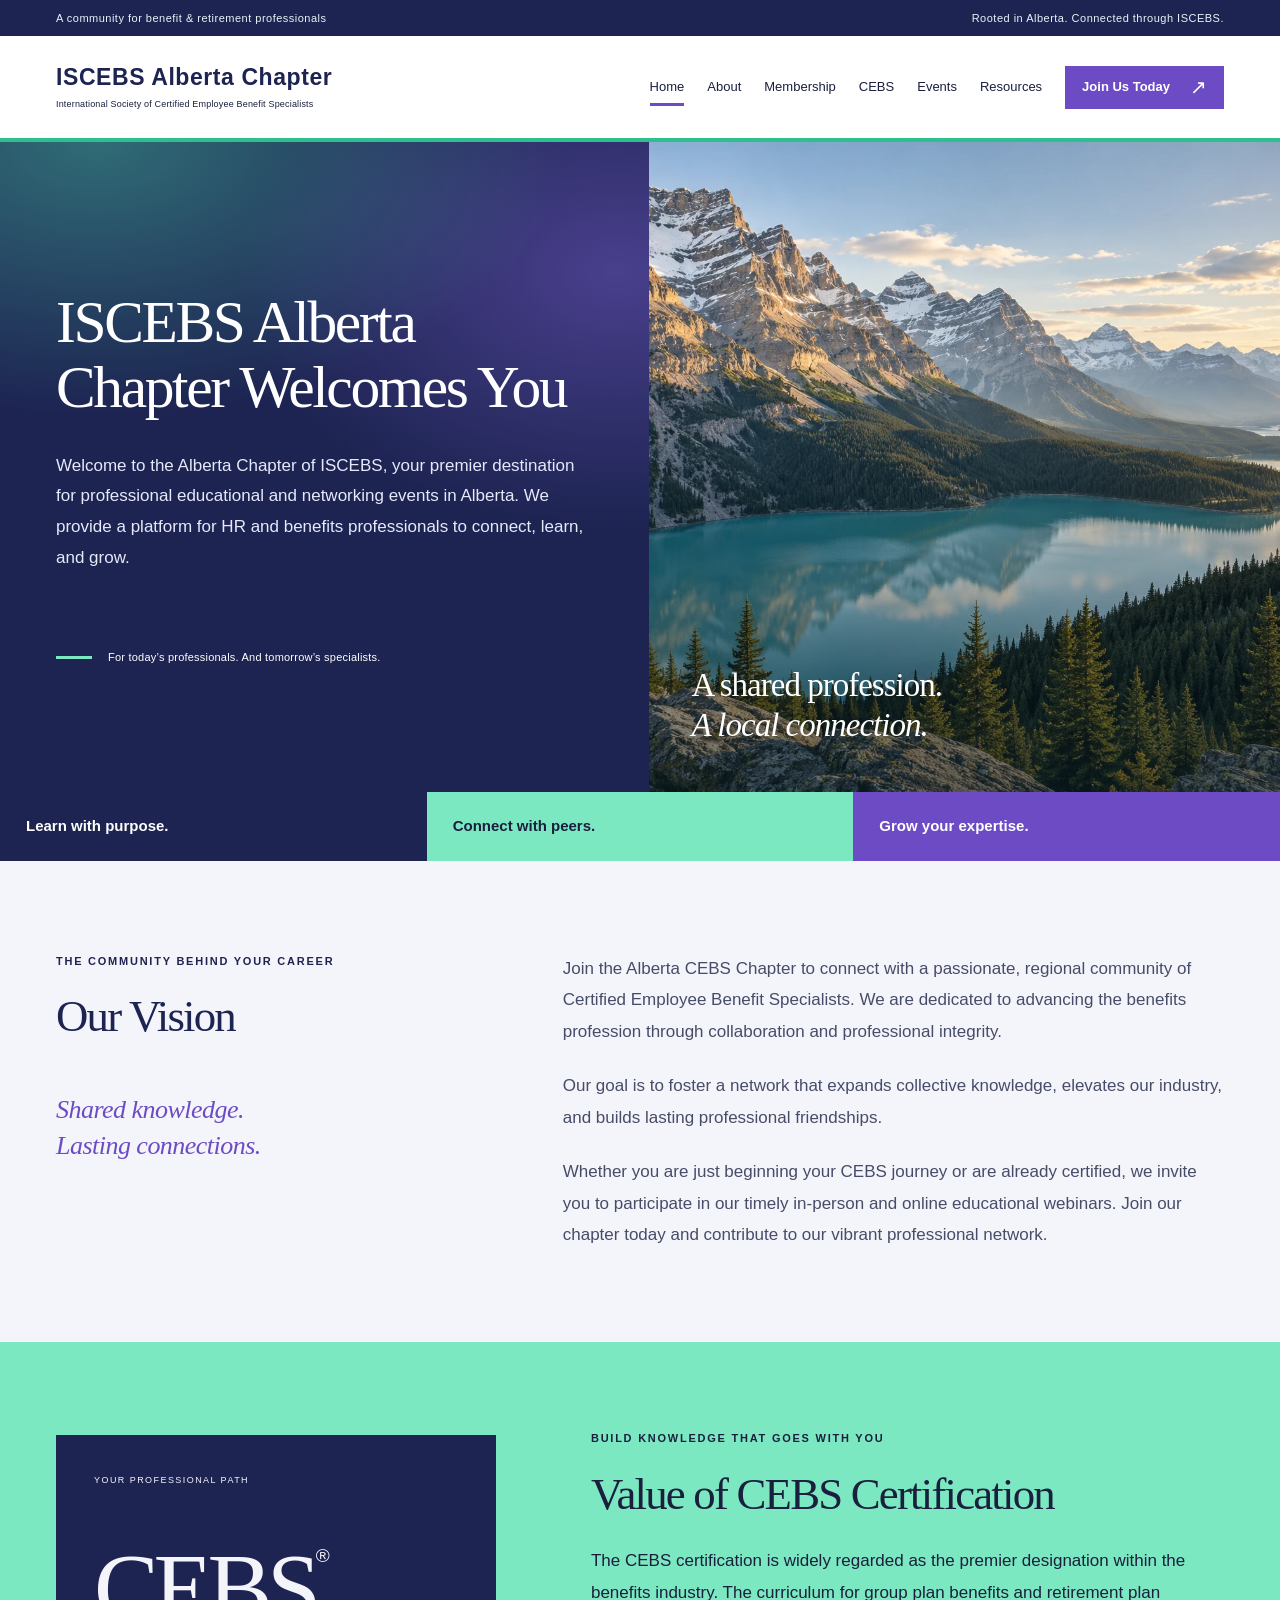
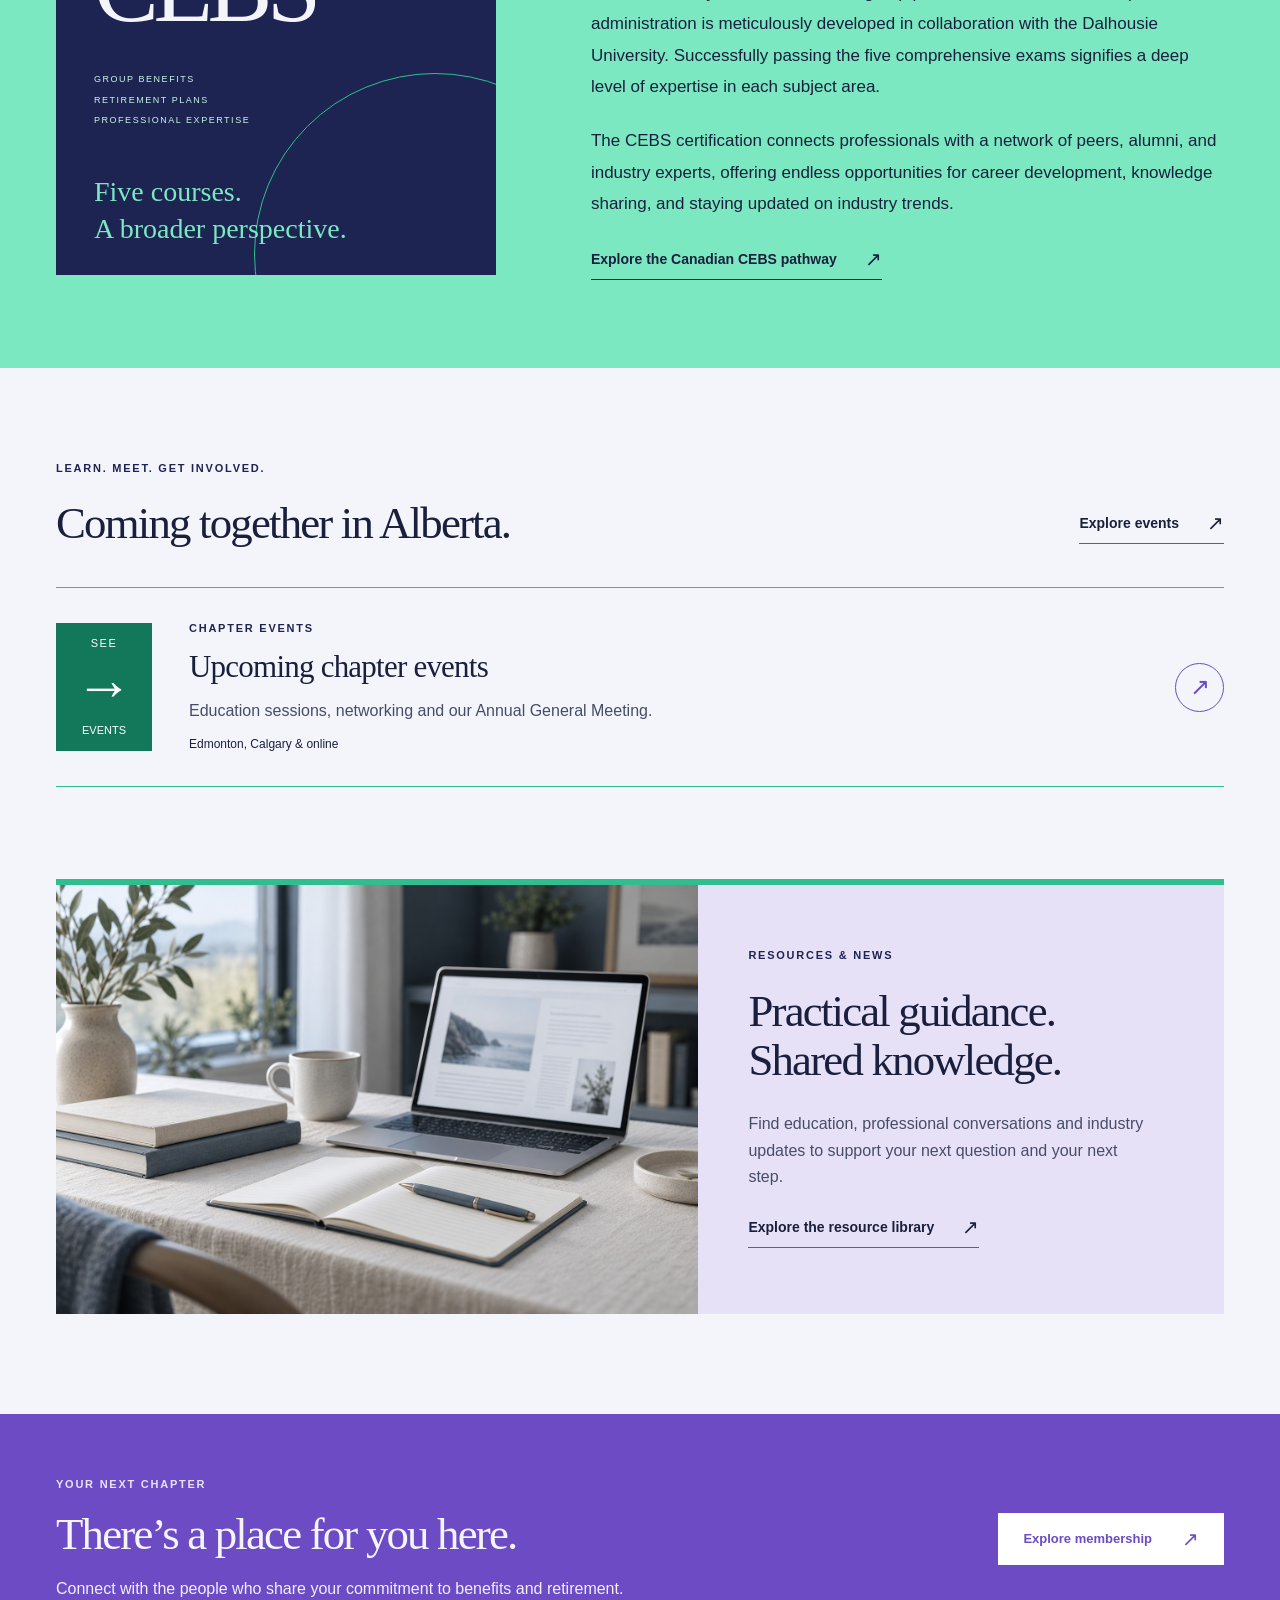
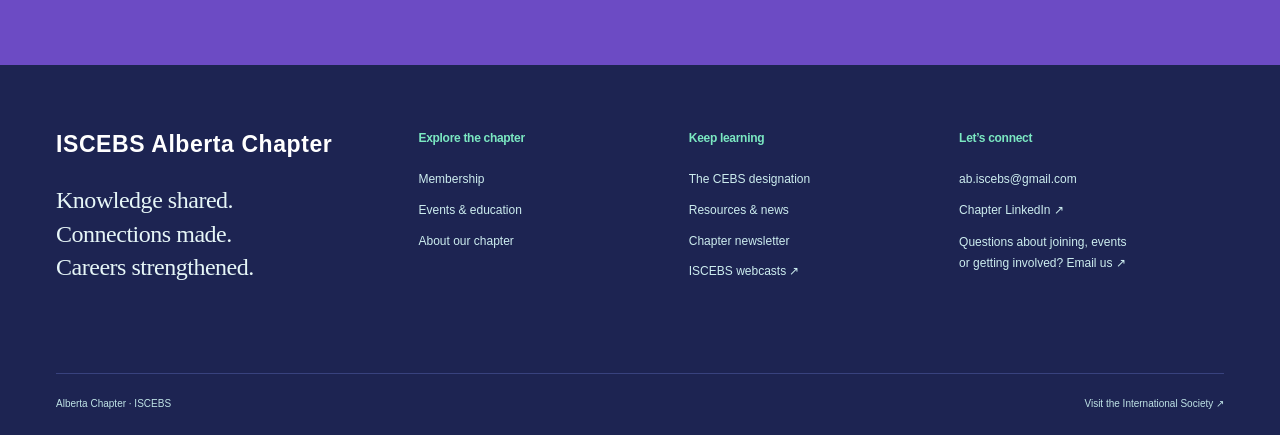
==== index.html @ be8a76d8 "Colour version 3: Northern Lights palette Full copy of the chapter site styled with midnight indigo," ====
<!doctype html><html lang="en-CA"><head><meta charset="UTF-8"><meta name="robots" content="noindex"><meta name="viewport" content="width=device-width,initial-scale=1"><meta name="description" content="The Alberta Chapter of ISCEBS connects employee benefit and retirement professionals across Alberta through CEBS education, events and networking."><meta property="og:type" content="website"><meta property="og:site_name" content="Alberta Chapter of ISCEBS"><meta property="og:title" content="ISCEBS Alberta Chapter | Employee Benefit &amp; Retirement Education"><meta property="og:description" content="The Alberta Chapter of ISCEBS connects employee benefit and retirement professionals across Alberta through CEBS education, events and networking."><meta property="og:url" content="https://abiscebs.com/"><meta property="og:image" content="https://abiscebs.com/assets/share.jpg"><meta property="og:image:width" content="1200"><meta property="og:image:height" content="630"><meta property="og:image:alt" content="ISCEBS Alberta Chapter – Knowledge shared. Connections made."><meta property="og:locale" content="en_CA"><meta name="twitter:card" content="summary_large_image"><meta name="theme-color" content="#142f40"><title>ISCEBS Alberta Chapter | Employee Benefit &amp; Retirement Education</title><link rel="icon" href="assets/favicon.svg" type="image/svg+xml"><link rel="stylesheet" href="assets/style.css"><link rel="stylesheet" href="assets/vibrant.css"><script src="assets/site.js" defer></script><script src="assets/wix-config.js" defer></script><script src="assets/wix-client.js" defer></script><script src="assets/wix-home-event.js" defer></script><script type="application/ld+json">{"@context": "https://schema.org", "@graph": [{"@type": "Organization", "@id": "https://abiscebs.com/#organization", "name": "Alberta Chapter of ISCEBS", "alternateName": ["ISCEBS Alberta", "ISCEBS Alberta Chapter", "Alberta Chapter of the International Society of Certified Employee Benefit Specialists"], "url": "https://abiscebs.com/", "logo": "https://abiscebs.com/assets/logo.png", "image": "https://abiscebs.com/assets/share.jpg", "email": "ab.iscebs@gmail.com", "description": "The Alberta Chapter of the International Society of Certified Employee Benefit Specialists (ISCEBS): education, networking and the CEBS designation for benefits and retirement professionals in Alberta.", "areaServed": {"@type": "AdministrativeArea", "name": "Alberta, Canada"}, "sameAs": ["https://www.linkedin.com/company/94094639/"], "parentOrganization": {"@type": "Organization", "name": "International Society of Certified Employee Benefit Specialists", "alternateName": "ISCEBS", "url": "https://www.iscebs.org/"}}, {"@type": "WebSite", "@id": "https://abiscebs.com/#website", "url": "https://abiscebs.com/", "name": "Alberta Chapter of ISCEBS", "publisher": {"@id": "https://abiscebs.com/#organization"}, "inLanguage": "en-CA"}]}</script></head><body class="vibrant"><a class="skip-link" href="#main">Skip to content</a><div class="topline"><div class="wrap">A community for benefit & retirement professionals<span>Rooted in Alberta. Connected through ISCEBS.</span></div></div><header><div class="wrap header-inner"><a class="wordmark" href="index.html" aria-label="Alberta Chapter of ISCEBS home"><strong>ISCEBS Alberta Chapter</strong><small>International Society of Certified Employee Benefit Specialists</small></a><button class="menu-toggle" aria-controls="site-nav" aria-expanded="false">Menu <span aria-hidden="true">☰</span></button><nav id="site-nav" aria-label="Main navigation"><a href="index.html" aria-current="page">Home</a><a href="about.html">About</a><a href="membership.html">Membership</a><a href="cebs.html">CEBS</a><a href="events.html">Events</a><a href="resources.html">Resources</a><a class="button nav-join" href="http://iscebs.org/join" target="_blank" rel="noopener noreferrer">Join Us Today<span aria-hidden="true">↗</span></a></nav></div></header><main id="main"><section class="hero"><div class="hero-copy"><h1>ISCEBS Alberta Chapter Welcomes You</h1><p>Welcome to the Alberta Chapter of ISCEBS, your premier destination for professional educational and networking events in Alberta. We provide a platform for HR and benefits professionals to connect, learn, and grow.</p><div class="hero-note"><span class="short-rule"></span>For today’s professionals. And tomorrow’s specialists.</div></div><div class="hero-photo"><img src="assets/alberta.webp" alt="An alpine lake surrounded by Alberta’s Rocky Mountains" fetchpriority="high"><div class="photo-caption">A shared profession.<br><em>A local connection.</em></div></div></section>
<div class="chapter-strip wrap"><span>Learn with purpose.</span><span>Connect with peers.</span><span>Grow your expertise.</span></div>
<section class="wrap section vision-grid"><div><div class="eyebrow">THE COMMUNITY BEHIND YOUR CAREER</div><h2>Our Vision</h2><div class="margin-note">Shared knowledge.<br>Lasting connections.</div></div><div class="prose"><p>Join the Alberta CEBS Chapter to connect with a passionate, regional community of Certified Employee Benefit Specialists. We are dedicated to advancing the benefits profession through collaboration and professional integrity.</p><p>Our goal is to foster a network that expands collective knowledge, elevates our industry, and builds lasting professional friendships.</p><p>Whether you are just beginning your CEBS journey or are already certified, we invite you to participate in our timely in-person and online educational webinars. Join our chapter today and contribute to our vibrant professional network.</p></div></section>
<section class="credential-section"><div class="wrap credential-grid"><div class="credential-art" aria-hidden="true"><span>YOUR PROFESSIONAL PATH</span><div class="big-cebs">CEBS<span>®</span></div><div class="credential-lines"><span>GROUP BENEFITS</span><span>RETIREMENT PLANS</span><span>PROFESSIONAL EXPERTISE</span></div><div class="credential-bottom">Five courses.<br>A broader perspective.</div></div><div><div class="eyebrow">BUILD KNOWLEDGE THAT GOES WITH YOU</div><h2>Value of CEBS Certification</h2><div class="prose"><p>The CEBS certification is widely regarded as the premier designation within the benefits industry. The curriculum for group plan benefits and retirement plan administration is meticulously developed in collaboration with the Dalhousie University. Successfully passing the five comprehensive exams signifies a deep level of expertise in each subject area.</p><p>The CEBS certification connects professionals with a network of peers, alumni, and industry experts, offering endless opportunities for career development, knowledge sharing, and staying updated on industry trends.</p></div><a class="text-link" href="cebs.html">Explore the Canadian CEBS pathway<span aria-hidden="true">↗</span></a></div></div></section>
<section class="wrap section"><div class="section-top"><div><div class="eyebrow">LEARN. MEET. GET INVOLVED.</div><h2>Coming together in Alberta.</h2></div><a class="text-link" href="events.html">Explore events<span aria-hidden="true">↗</span></a></div><a class="event-feature" href="events.html" data-wix-home-event><div class="event-date"><span>SEE</span><strong>→</strong><small>EVENTS</small></div><div class="event-info"><div class="eyebrow">CHAPTER EVENTS</div><h3>Upcoming chapter events</h3><p>Education sessions, networking and our Annual General Meeting.</p><div class="event-meta">Edmonton, Calgary & online</div></div><span class="round-arrow" aria-hidden="true">↗</span></a></section>
<section class="resource-feature wrap"><div class="resource-photo"><img src="assets/resources-desk.jpg" alt="A quiet desk with a laptop, books and a ceramic cup" loading="lazy"></div><div class="resource-copy"><div class="eyebrow">RESOURCES & NEWS</div><h2>Practical guidance.<br>Shared knowledge.</h2><p>Find education, professional conversations and industry updates to support your next question and your next step.</p><a class="text-link" href="resources.html">Explore the resource library<span aria-hidden="true">↗</span></a></div></section><section class="join-band"><div class="wrap join-inner"><div><div class="eyebrow">YOUR NEXT CHAPTER</div><h2>There’s a place for you here.</h2><p>Connect with the people who share your commitment to benefits and retirement.</p></div><a class="button light" href="membership.html">Explore membership<span aria-hidden="true">↗</span></a></div></section></main><footer><div class="wrap footer-main"><div class="footer-brand"><a class="wordmark" href="index.html"><strong>ISCEBS Alberta Chapter</strong></a><p>Knowledge shared.<br>Connections made.<br>Careers strengthened.</p></div><div><h3>Explore the chapter</h3><a href="membership.html">Membership</a><a href="events.html">Events & education</a><a href="about.html">About our chapter</a></div><div><h3>Keep learning</h3><a href="cebs.html">The CEBS designation</a><a href="resources.html">Resources & news</a><a href="newsletter.html">Chapter newsletter</a><a href="https://www.iscebs.org/home/education---resources/webcasts" target="_blank" rel="noopener noreferrer">ISCEBS webcasts ↗</a></div><div><h3>Let’s connect</h3><a href="mailto:ab.iscebs@gmail.com">ab.iscebs@gmail.com</a><a href="https://www.linkedin.com/company/94094639/" target="_blank" rel="noopener noreferrer">Chapter LinkedIn ↗</a><p>Questions about joining, events<br>or getting involved? <a class="footer-email" href="mailto:ab.iscebs@gmail.com">Email us&nbsp;<span aria-hidden="true">↗</span></a></p></div></div><div class="wrap footer-bottom"><span>Alberta Chapter · ISCEBS</span><a href="https://www.iscebs.org/" target="_blank" rel="noopener noreferrer">Visit the International Society ↗</a></div></footer></body></html>
---- assets/style.css ----
:root{--navy:#142f40;--ink:#173548;--blue:#355d70;--ivory:#f7f5ef;--paper:#fff;--muted:#586972;--line:#d9dfdf;--sage:#dfe8df;--gold:#dbcda9;--serif:Georgia,'Times New Roman',serif;--sans:'Aptos','Segoe UI',Arial,sans-serif}*{box-sizing:border-box}html{scroll-behavior:smooth;scroll-padding-top:100px}body{margin:0;color:var(--ink);background:var(--ivory);font-family:var(--sans);font-size:16px;line-height:1.65}a{color:inherit;text-decoration:none}button,input{font:inherit}button,a,input,summary{-webkit-tap-highlight-color:transparent}button{cursor:pointer}img{display:block;width:100%;height:100%;object-fit:cover}h1,h2,h3,p{margin-top:0}h1,h2{font-family:var(--serif);font-weight:400;letter-spacing:-.04em;line-height:1.1}h1{font-size:clamp(46px,5.2vw,76px)}h2{font-size:clamp(34px,3.5vw,50px);margin-bottom:26px}h3{font-size:22px;line-height:1.35;letter-spacing:-.025em;font-weight:550;margin-bottom:12px}p{margin-bottom:23px}em{font-weight:400}.wrap{max-width:1280px;width:calc(100% - 112px);margin-inline:auto}.eyebrow{font-size:11px;font-weight:650;letter-spacing:.16em;text-transform:uppercase;margin-bottom:22px;line-height:1.6}.topline{background:var(--navy);color:#e4e9e7;font-size:11px;letter-spacing:.045em}.topline>.wrap{display:flex;justify-content:space-between;padding-block:9px}header{background:var(--ivory);border-bottom:1px solid var(--line);position:sticky;top:0;z-index:10}.header-inner{display:flex;align-items:center;justify-content:space-between;min-height:102px;gap:28px}.wordmark{display:inline-block}.wordmark strong{font-weight:650;font-size:23px;letter-spacing:.025em;white-space:nowrap;line-height:1.3}.wordmark strong span{color:#85948d;font-weight:300;padding-inline:5px}.wordmark small{display:block;font-size:9px;letter-spacing:.02em;max-width:278px;margin-top:5px;line-height:1.5}nav{display:flex;align-items:center;gap:23px;font-size:13px}nav>a:not(.button){position:relative;padding-block:10px;white-space:nowrap}nav>a[aria-current=page]:after{content:'';position:absolute;height:2px;left:0;right:0;bottom:2px;background:var(--blue)}nav a:hover{color:var(--blue)}.button{display:inline-flex;align-items:center;justify-content:center;gap:30px;background:var(--navy);color:white;min-height:52px;padding:13px 24px;font-size:13px;font-weight:550;border:1px solid var(--navy);line-height:1.5;transition:background .2s,transform .2s}.button:hover{background:#2b5367;color:white;transform:translateY(-2px)}.button.light{background:var(--ivory);color:var(--navy);border-color:var(--ivory)}.button.light:hover{background:var(--sage)}.button.nav-join{min-height:43px;padding:10px 16px;gap:20px}.button span,.text-link span,.hero-link span{font-size:20px;line-height:1}.text-link{display:inline-flex;align-items:center;justify-content:space-between;gap:28px;font-size:14px;font-weight:550;border-bottom:1px solid #899da5;padding-bottom:8px}.text-link:hover{color:#527184;border-color:currentColor}.menu-toggle{display:none}.hero{display:grid;grid-template-columns:1.03fr 1fr;min-height:650px}.hero-copy{background:var(--navy);color:var(--ivory);padding:70px 62px 48px max(56px,calc((100vw - 1280px)/2));display:flex;flex-direction:column;justify-content:center}.hero-copy .eyebrow{color:#bacac9}.hero h1{max-width:650px;font-size:clamp(45px,4.65vw,72px);margin-bottom:30px}.hero-copy p{max-width:540px;font-size:17px;color:#dee6e7;line-height:1.8}.actions{display:flex;gap:30px;align-items:center;flex-wrap:wrap;margin-top:16px}.hero-link{display:inline-flex;align-items:center;gap:25px;border-bottom:1px solid #728893;padding-bottom:6px;font-size:14px}.hero-note{display:flex;align-items:center;gap:16px;font-size:11px;letter-spacing:.02em;color:#bfcece;margin-top:52px}.short-rule{width:28px;height:1px;background:var(--gold)}.hero-photo{position:relative;overflow:hidden}.hero-photo img{object-position:55% center}.hero-photo:after{content:'';position:absolute;inset:40% 0 0;background:linear-gradient(transparent,rgba(13,34,41,.6))}.photo-caption{position:absolute;z-index:1;bottom:47px;left:42px;font-family:var(--serif);font-size:33px;line-height:1.2;color:white;letter-spacing:-.03em}.chapter-strip{display:grid;grid-template-columns:repeat(3,1fr);border-bottom:1px solid var(--line);padding-block:30px;color:var(--muted);font-size:13px}.chapter-strip span{padding-left:25px;border-left:1px solid #a6b4b3}.chapter-strip span:first-child{padding-left:0;border:0}.section{padding-block:92px}.vision-grid{display:grid;grid-template-columns:.75fr 1.25fr;gap:110px}.prose{font-size:17px;color:#4a606c;line-height:1.85}.prose p:last-child{margin-bottom:0}.margin-note{color:#63746b;font-family:var(--serif);font-style:italic;font-size:26px;line-height:1.4;margin-top:50px;letter-spacing:-.02em}.credential-section{padding-block:88px;background:#e7ece7}.credential-grid{display:grid;grid-template-columns:.82fr 1.18fr;gap:95px;align-items:center}.credential-grid>div>h2{max-width:550px}.credential-art{min-height:440px;background:var(--navy);color:var(--ivory);padding:38px 38px 28px;display:flex;flex-direction:column;position:relative;overflow:hidden}.credential-art:after{content:'';position:absolute;width:360px;height:360px;border:1px solid #416070;border-radius:50%;right:-120px;bottom:-160px}.credential-art>span{font-size:9px;letter-spacing:.16em;z-index:1}.big-cebs{font-family:var(--serif);font-size:clamp(75px,7.6vw,117px);letter-spacing:-.055em;line-height:1.2;margin-block:42px 25px}.big-cebs>span{font-family:var(--sans);font-size:19px;vertical-align:top;display:inline-block;padding-top:15px}.credential-lines{display:flex;flex-direction:column;gap:6px;font-size:9px;letter-spacing:.17em;color:#bed0cc}.credential-bottom{font-family:var(--serif);font-size:28px;line-height:1.3;margin-top:auto;padding-top:25px;z-index:1}.credential-section .text-link{margin-top:28px}.section-top{display:flex;justify-content:space-between;align-items:end;gap:30px;margin-bottom:38px}.section-top h2{margin-bottom:0}.section-top>.text-link{margin-bottom:5px;white-space:nowrap}.event-feature{display:flex;align-items:center;gap:37px;border-top:1px solid #aab7b8;border-bottom:1px solid #aab7b8;padding:32px 0}.event-feature:hover .event-info h3{color:#51758a}.event-date{width:96px;height:128px;flex-shrink:0;background:var(--sage);display:flex;flex-direction:column;align-items:center;justify-content:center;line-height:1.2}.event-date>span{letter-spacing:.13em;font-size:11px}.event-date strong{font-family:var(--serif);font-weight:400;font-size:58px;margin-block:2px}.event-date small{font-size:11px}.event-info .eyebrow{margin-bottom:9px;color:var(--muted)}.event-info h3{font-family:var(--serif);font-size:31px;font-weight:400;margin-bottom:10px}.event-info p{margin-bottom:10px;color:var(--muted)}.event-meta{font-size:12px}.round-arrow{margin-left:auto;flex-shrink:0;border:1px solid #99acad;border-radius:50%;width:49px;height:49px;display:grid;place-items:center;font-size:24px}.resource-feature{display:grid;grid-template-columns:1.1fr .9fr;background:#e8ece9;margin-bottom:100px}.resource-photo{min-height:400px}.resource-photo img{object-position:60% center}.resource-copy{padding:62px 50px}.resource-copy p{color:var(--muted);max-width:400px}.join-band{background:var(--navy);color:var(--ivory);padding-block:62px}.join-inner{display:flex;align-items:center;justify-content:space-between;gap:50px}.join-inner .eyebrow{color:#bdcbc9;margin-bottom:17px}.join-inner h2{margin-bottom:17px}.join-inner p{color:#cbd8d8;margin:0}.join-inner>.button{flex-shrink:0}footer{background:#f0eee7}.footer-main{display:grid;grid-template-columns:1.4fr 1fr 1fr 1.15fr;gap:40px;padding-block:65px}.footer-brand p{font-family:var(--serif);font-size:24px;line-height:1.4;letter-spacing:-.02em;margin-top:24px}.footer-main h3{font-size:12px;font-weight:650;margin-bottom:24px}.footer-main>div>a:not(.wordmark){display:block;font-size:12px;color:#4f6570;margin-bottom:11px}.footer-main>div>p:not(.footer-brand p){font-size:12px;color:#4f6570;line-height:1.8}.footer-bottom{display:flex;justify-content:space-between;gap:20px;border-top:1px solid #cfd6d3;padding-block:22px;font-size:10px;color:var(--muted)}.page-intro{padding-top:74px;padding-bottom:53px}.page-intro h1{margin-bottom:25px;max-width:900px}.intro-text{font-size:18px;max-width:650px;color:var(--muted);line-height:1.75;margin-bottom:0}.membership-lead{display:grid;grid-template-columns:1fr 1fr;gap:85px;margin-bottom:95px}.membership-statement{background:var(--navy);padding:42px;color:var(--ivory);position:relative;overflow:hidden}.membership-statement h2{font-size:38px;max-width:400px;position:relative}.membership-statement p{color:#d1dedd;max-width:400px;position:relative}.large-number{font-family:var(--serif);font-size:160px;line-height:1;color:#345362;display:block;margin-bottom:35px;letter-spacing:-.08em}.member-reasons{align-self:center}.member-reasons article{display:flex;gap:25px;padding:25px 0;border-top:1px solid var(--line)}.member-reasons article:last-child{border-bottom:1px solid var(--line)}.member-reasons article>span{font-family:var(--serif);font-size:26px;color:#85958e}.member-reasons p{color:var(--muted);margin-bottom:0}.soft-section{background:#e9eee9}.split{display:grid;grid-template-columns:1fr 1fr;gap:90px}.split>div>p{color:var(--muted);max-width:440px}.steps{display:grid;grid-template-columns:repeat(3,1fr);gap:48px;margin-block:35px}.steps article{border-top:1px solid #97aaa9;padding-top:26px}.steps article>span{font-family:var(--serif);font-size:35px;color:#768d88;display:block;margin-bottom:25px}.steps p{color:var(--muted)}.faq-section{display:grid;grid-template-columns:.85fr 1.15fr;gap:80px;padding-top:30px}.faq details{border-top:1px solid #bdc9ca;padding:20px 0}.faq details:last-child{border-bottom:1px solid #bdc9ca}.faq summary{list-style:none;cursor:pointer;font-size:16px;font-weight:550;display:flex;justify-content:space-between;gap:25px}.faq summary::-webkit-details-marker{display:none}.faq summary>span{font-size:23px;line-height:1.2;font-weight:400}.faq details[open] summary>span{transform:rotate(45deg)}.faq details>div{padding-top:17px;color:var(--muted)}.faq a{text-decoration:underline;text-underline-offset:3px}.cebs-intro{padding-top:10px}.cebs-intro .credential-art{min-height:420px}.cebs-intro .button{margin-top:25px}.designation-tracks{display:grid;grid-template-columns:1fr 1fr;gap:30px}.designation-tracks article{border-top:1px solid #96aaa5;padding-top:25px}.designation-tracks .eyebrow{font-size:9px;margin-bottom:12px;letter-spacing:.1em}.designation-tracks h3{font-family:var(--serif);font-size:50px;font-weight:400}.designation-tracks p{font-size:13px;color:var(--muted)}.track-note{grid-column:1/-1;border-top:1px solid #b9c9c2;padding-top:18px;color:var(--muted);font-size:13px}.course-list{padding:0;margin:0;list-style:none}.course-list li{display:flex;align-items:center;gap:24px;padding:22px 0;border-top:1px solid #bdc9ca}.course-list li:last-child{border-bottom:1px solid #bdc9ca}.course-list li>strong{font-size:13px;width:85px;flex-shrink:0}.course-list h3{font-size:16px;margin-bottom:4px}.course-list div>span{font-size:11px;color:var(--muted)}.course-index{margin-left:auto;color:#91a0a0;font-family:var(--serif);font-size:22px}.featured-event{display:grid;grid-template-columns:1fr 1fr;gap:80px;margin-bottom:90px;align-items:start}.event-poster{background:var(--navy);color:var(--ivory);padding:42px;min-height:570px;display:flex;flex-direction:column;position:relative;overflow:hidden}.event-poster:after{content:'';position:absolute;inset:auto -60px -160px auto;width:350px;height:350px;border:1px solid #416575;border-radius:50%}.event-poster h2{font-size:clamp(40px,4.5vw,64px);margin-block:43px 60px}.event-poster h2 em{color:var(--gold)}.poster-bottom{display:flex;flex-direction:column;margin-top:auto;position:relative;z-index:1}.poster-bottom strong{font-family:var(--serif);font-size:32px;font-weight:400}.poster-bottom span{font-size:12px;letter-spacing:.05em;color:#bbcecc}.tag{display:inline-block;font-size:10px;letter-spacing:.04em;padding:5px 10px;background:var(--sage);margin-bottom:22px}.event-details h2{font-size:38px}.event-details>p{color:var(--muted)}dl{margin-block:28px}dl>div{display:grid;grid-template-columns:100px 1fr;gap:17px;border-top:1px solid var(--line);padding:14px 0;font-size:13px}dt{font-weight:600}dd{margin:0;color:var(--muted)}.small-note{font-size:11px;color:var(--muted);line-height:1.7;margin-top:20px}.resource-row{border-top:1px solid #b7c9c1;padding-top:20px;margin-top:25px}.resource-row small{display:block;font-size:11px;margin-top:10px}.resource-banner{display:grid;grid-template-columns:1.4fr 1fr;min-height:345px;background:var(--navy);color:var(--ivory)}.resource-banner>div{padding:45px;display:flex;flex-direction:column;justify-content:center}.resource-banner>div>span{font-size:10px;letter-spacing:.14em;margin-bottom:30px;color:#c0d0cb}.resource-banner h2{font-size:36px;margin:0}.resource-controls{display:flex;justify-content:space-between;gap:25px;align-items:center;padding-bottom:33px;border-bottom:1px solid var(--line)}.filters{display:flex;gap:8px;flex-wrap:wrap}.filters button{border:1px solid #b9c8c5;background:transparent;padding:8px 16px;font-size:12px;border-radius:2px;color:var(--ink)}.filters button[aria-pressed=true]{background:var(--navy);color:white;border-color:var(--navy)}.filters button:hover{border-color:var(--navy)}.search-label input{width:235px;background:transparent;border:0;border-bottom:1px solid #9cafae;padding:9px 2px;font-size:13px;color:var(--ink);border-radius:0}.resource-list{display:grid;grid-template-columns:repeat(3,1fr);column-gap:45px}.resource-item{padding:32px 0 28px;border-bottom:1px solid #bfcccc;display:flex;flex-direction:column}.resource-item .eyebrow{color:#52675d;margin-bottom:17px}.resource-item h3{font-family:var(--serif);font-size:29px;font-weight:400}.resource-item p{color:var(--muted);font-size:14px}.access-note{font-size:10px;color:var(--muted);margin-top:auto;margin-bottom:17px}.resource-item .text-link{align-self:start;font-size:12px}.about-image{height:425px;position:relative;overflow:hidden}.about-image:after{content:'';position:absolute;inset:0;background:linear-gradient(90deg,rgba(10,30,39,.55),transparent)}.about-image img{object-position:center 48%}.image-label{position:absolute;bottom:45px;left:45px;z-index:1;font-family:var(--serif);font-size:36px;color:#fff;line-height:1.2;letter-spacing:-.03em}.sr-only{position:absolute;width:1px;height:1px;padding:0;margin:-1px;overflow:hidden;clip:rect(0,0,0,0);white-space:nowrap;border:0}.skip-link{position:fixed;top:-80px;left:20px;z-index:100;background:var(--ivory);padding:12px 20px;border:2px solid var(--navy)}.skip-link:focus{top:12px}:focus-visible{outline:3px solid #ba914d;outline-offset:5px}[hidden]{display:none!important}
@media(min-width:1600px){.hero-copy{padding-right:80px}.hero{min-height:730px}}
@media(max-width:1150px){.wrap{width:calc(100% - 72px)}.header-inner{gap:20px}nav{gap:16px;font-size:12px}.wordmark strong{font-size:20px}.wordmark small{font-size:8px;max-width:235px}.hero-copy{padding:55px 40px 40px 36px}.hero h1{font-size:54px}.hero{min-height:625px}.hero-copy p{font-size:15px}.credential-grid,.vision-grid{gap:55px}.credential-art{padding:30px;min-height:420px}.footer-main{gap:22px}.footer-brand .wordmark strong{font-size:18px}.featured-event{gap:45px}.split{gap:55px}.resource-banner h2{font-size:32px}}
@media(max-width:960px){.header-inner{min-height:87px}.menu-toggle{display:flex;gap:15px;align-items:center;background:transparent;color:var(--ink);padding:10px 0;border:0;font-size:13px}nav{display:none;position:absolute;top:100%;left:0;right:0;background:var(--ivory);padding:20px 36px 30px;border-bottom:1px solid var(--line);box-shadow:0 12px 20px #142f4012}nav.open{display:flex;align-items:stretch;flex-direction:column;gap:8px}nav a{font-size:15px}nav .button{align-self:start;margin-top:10px}nav>a[aria-current=page]:after{width:32px}.hero h1{font-size:47px}.hero{min-height:600px}.hero-copy{padding-right:30px}.hero .actions{gap:22px}.hero-link{font-size:12px}.hero .button{padding:12px 18px;gap:18px}.hero-note{font-size:10px;margin-top:40px}.photo-caption{left:30px;font-size:29px}.section{padding-block:70px}.vision-grid{grid-template-columns:.65fr 1.35fr;gap:45px}.prose{font-size:16px}.credential-grid{gap:45px;grid-template-columns:.85fr 1.15fr}.credential-section{padding-block:70px}.credential-art{min-height:430px;padding:26px}.big-cebs{font-size:78px}.resource-copy{padding:40px 30px}.resource-photo{min-height:375px}.resource-copy h2{font-size:35px}.resource-feature{margin-bottom:70px}.join-inner h2{font-size:37px}.join-inner p{font-size:14px}.footer-main{grid-template-columns:1.3fr 1fr;row-gap:35px}.membership-lead{gap:45px;margin-bottom:70px}.membership-statement{padding:30px}.membership-statement h2{font-size:33px}.steps{gap:30px}.faq-section{gap:45px}.designation-tracks{gap:20px}.course-list li{gap:15px}.course-list li>strong{width:75px;font-size:12px}.course-list h3{font-size:14px}.featured-event{gap:35px}.event-poster{padding:30px;min-height:550px}.event-poster h2{font-size:43px}.event-details h2{font-size:32px}.event-details .button{font-size:12px;gap:15px;padding:12px 15px}.resource-banner>div{padding:30px}.resource-banner h2{font-size:29px}.resource-controls{align-items:start;flex-direction:column}.resource-list{grid-template-columns:repeat(2,1fr)}.resource-controls .search-label,.search-label input{width:100%}}
@media(max-width:650px){.wrap{width:calc(100% - 40px)}.topline>.wrap{font-size:9px;letter-spacing:0;padding-block:7px}.topline span{display:none}.header-inner{min-height:80px;gap:15px}.wordmark strong{font-size:19px}.wordmark small{max-width:210px;font-size:7px}.hero{display:flex;flex-direction:column}.hero-copy{padding:44px 24px 35px}.hero h1{font-size:46px;line-height:1.07;max-width:420px;margin-bottom:25px}.hero-copy p{font-size:15px}.hero-copy .eyebrow{font-size:10px}.hero-note{margin-top:32px}.hero-photo{height:310px}.hero-photo img{object-position:center 60%}.photo-caption{bottom:25px;left:25px;font-size:28px}.chapter-strip{padding-block:21px;font-size:10px;gap:10px;line-height:1.5}.chapter-strip span{padding-left:12px}.section{padding-block:52px}h2{font-size:35px}.vision-grid,.credential-grid,.split,.membership-lead,.featured-event,.faq-section{grid-template-columns:1fr;gap:28px}.margin-note{display:none}.vision-grid h2{margin-bottom:0}.prose{font-size:15px}.credential-section{padding-block:48px}.credential-grid{gap:34px}.credential-art{min-height:325px;max-width:none;padding:28px}.big-cebs{font-size:103px;margin-block:20px}.credential-bottom{font-size:25px;padding-top:17px}.credential-art:after{right:-60px}.credential-lines{font-size:8px}.section-top{align-items:start;flex-direction:column;gap:22px;margin-bottom:26px}.section-top h2{max-width:330px}.event-feature{gap:20px;padding-block:25px;position:relative;align-items:start}.event-date{width:69px;height:105px}.event-date strong{font-size:47px}.event-date>span,.event-date small{font-size:9px}.event-info .eyebrow{font-size:8px}.event-info h3{font-size:25px}.event-info p{font-size:12px;margin-bottom:8px}.event-meta{font-size:10px;padding-right:15px}.round-arrow{display:none}.resource-feature{display:flex;flex-direction:column;margin-bottom:50px}.resource-photo{min-height:0;height:245px}.resource-copy{padding:33px 25px 38px}.resource-copy .eyebrow{font-size:10px}.resource-copy h2{font-size:34px}.resource-copy p{font-size:14px}.join-band{padding-block:44px}.join-inner{align-items:start;flex-direction:column;gap:24px}.join-inner h2{font-size:36px}.join-inner p{font-size:14px}.footer-main{grid-template-columns:1fr 1fr;gap:30px 20px;padding-block:45px}.footer-brand{grid-column:1/-1}.footer-brand p{font-size:22px;margin-bottom:0}.footer-main>div:last-child{grid-column:1/-1}.footer-main h3{font-size:11px;margin-bottom:18px}.footer-main>div>a:not(.wordmark){font-size:11px}.footer-bottom{flex-direction:column;gap:10px;padding-block:20px}.page-intro{padding-top:45px;padding-bottom:35px}.page-intro h1{font-size:45px}.intro-text{font-size:16px}.membership-lead{margin-bottom:50px}.membership-statement{padding:32px}.membership-statement h2{font-size:35px}.large-number{font-size:120px;margin-bottom:25px}.member-reasons article{padding-block:21px}.member-reasons article>span{font-size:23px}.member-reasons h3{font-size:21px}.member-reasons p{font-size:14px}.steps{grid-template-columns:1fr;gap:22px;margin-block:28px}.steps article{display:grid;grid-template-columns:45px 1fr;column-gap:15px;padding-top:20px}.steps article>span{grid-row:1/3;font-size:27px}.steps h3{font-size:20px}.steps p{font-size:14px;margin:0}.faq-section{padding-top:10px;padding-bottom:55px}.faq summary{font-size:15px}.faq details>div{font-size:14px}.cebs-intro{padding-top:5px}.cebs-intro .credential-art{min-height:310px}.designation-tracks{grid-template-columns:1fr;gap:25px}.designation-tracks h3{font-size:45px;margin-bottom:15px}.designation-tracks p{margin-bottom:12px}.course-list li{gap:15px}.course-list li>strong{width:79px;font-size:12px}.course-list h3{font-size:15px}.course-index{font-size:18px}.featured-event{margin-bottom:50px;gap:30px}.event-poster{min-height:420px;padding:30px}.event-poster h2{font-size:46px;margin-block:28px 45px}.poster-bottom strong{font-size:29px}.event-details h2{font-size:34px}.event-details>p{font-size:15px}dl>div{grid-template-columns:80px 1fr;font-size:12px}.event-details .button{min-height:52px;font-size:12px}.resource-banner{display:flex;flex-direction:column;min-height:0}.resource-banner img{height:240px}.resource-banner>div{padding:30px}.resource-banner>div>span{margin-bottom:18px;font-size:9px}.resource-banner h2{font-size:34px}.filters{gap:6px}.filters button{padding:7px 12px;font-size:11px}.resource-list{grid-template-columns:1fr}.resource-item{padding-block:26px}.resource-item h3{font-size:28px}.resource-item p{margin-bottom:17px}.resource-item .eyebrow{font-size:9px;margin-bottom:12px}.about-image{height:320px}.image-label{left:25px;bottom:27px;font-size:30px}.about-image img{object-position:60% center}.actions{gap:23px}.button{gap:24px;font-size:12px;padding:13px 21px}.eyebrow{font-size:10px;margin-bottom:18px}}
@media(prefers-reduced-motion:reduce){html{scroll-behavior:auto}*,*:before,*:after{transition:none!important}}

@media(max-width:360px){.wordmark strong{font-size:17px}.wordmark small{max-width:185px}.menu-toggle{font-size:12px;gap:8px}.hero h1{font-size:40px}.hero .actions{gap:17px}.hero .button{gap:14px}}

.registration-panel{border-top:1px solid var(--line,#d8dedb);padding:24px 0;margin-top:20px}.registration-panel h3{font-size:1.4rem;margin:0 0 12px}.registration-panel p{margin-bottom:16px}.registration-retry{background:transparent;border:0;padding:0;color:inherit;text-decoration:underline;font:inherit;cursor:pointer}.registration-panel [hidden]{display:none!important}

.board-intro{display:grid;grid-template-columns:1fr 1fr;gap:48px;align-items:end;margin-bottom:44px}.board-intro p{max-width:520px;margin:0;line-height:1.8}.board-grid{display:grid;grid-template-columns:repeat(3,minmax(0,1fr));column-gap:40px;row-gap:0}.board-member{border-top:1px solid #cbd3d0;padding:30px 0;display:flex;flex-direction:column;align-items:flex-start;min-width:0}.board-member .eyebrow{font-size:.68rem;letter-spacing:.12em;line-height:1.6}.board-member h3{font-family:Georgia,serif;font-size:1.65rem;line-height:1.2;margin:15px 0 8px;font-weight:400}.board-credentials{font-size:.85rem;line-height:1.65;margin:0 0 20px;max-width:290px}.board-link{margin-top:auto;font-size:.85rem;text-decoration:none;border-bottom:1px solid currentColor;padding-bottom:3px}.board-link:hover{opacity:.7}@media(max-width:900px){.board-grid{grid-template-columns:repeat(2,minmax(0,1fr))}}@media(max-width:600px){.board-intro{grid-template-columns:1fr;gap:20px}.board-grid{grid-template-columns:1fr}.board-member{padding:26px 0}}

.board-portrait{display:block;width:160px;max-width:100%;height:auto;aspect-ratio:372/491;object-fit:cover;margin:0 0 20px;border-radius:2px}.board-member{padding-top:24px}

.board-work{font-size:.83rem;line-height:1.65;color:#53626b;margin:0 0 22px;max-width:290px}.board-member .board-credentials{margin-bottom:10px}.board-member .board-link{margin-top:12px}

.chapter-context .section{padding-bottom:40px}#board{padding-top:40px}@media(max-width:600px){.chapter-context .section{padding-bottom:28px}#board{padding-top:28px}}

.newsletter-feature{display:grid;grid-template-columns:1.1fr .9fr;align-items:center;gap:72px}.newsletter-feature p{color:var(--muted);line-height:1.8;max-width:520px}.newsletter-cover{background:#142f40;color:#f7f5ef;padding:40px;min-height:300px;display:flex;flex-direction:column;justify-content:space-between}.newsletter-cover .eyebrow{color:#bccdca}.newsletter-cover h3,.newsletter-cover h2{font-family:Georgia,serif;font-size:42px;font-weight:400;line-height:1.12;margin:32px 0}.newsletter-cover p{color:#d5dfdc;font-size:14px;margin:0}.newsletter-latest{padding-block:24px 40px}.newsletter-empty{border-top:1px solid #cbd3d0;margin-top:30px;padding:24px 0;color:var(--muted)}@media(max-width:700px){.newsletter-feature{grid-template-columns:1fr;gap:30px}.newsletter-cover{padding:30px;min-height:260px}.newsletter-cover h3,.newsletter-cover h2{font-size:36px}}

.issue-breadcrumb{display:flex;justify-content:space-between;gap:20px;padding-block:30px;font-size:13px;color:var(--muted)}.issue-hero{background:#142f40;color:#f7f5ef;padding:54px}.issue-hero .eyebrow{color:#c4d7d0}.issue-hero h1{font-size:clamp(48px,7vw,88px);margin:24px 0;line-height:1.03}.issue-hero>p{max-width:620px;color:#d4dfdc;font-size:20px}.issue-meta{display:flex;flex-wrap:wrap;gap:22px;margin-top:38px;font-size:12px;letter-spacing:.12em}.issue-draft{color:#ead8ae}.issue-review-note{font-size:13px;color:#5b5544;background:#f0eadc;padding:18px 28px;line-height:1.6}.issue-contents{display:flex;flex-wrap:wrap;gap:22px;padding-block:28px;border-bottom:1px solid #cbd3d0;font-size:14px}.issue-contents>span{font-size:11px;letter-spacing:.1em;align-self:center}.issue-body{max-width:1100px}.issue-section{padding-block:64px;border-bottom:1px solid #cbd3d0;scroll-margin-top:40px}.issue-section h2{font-size:clamp(32px,4vw,48px)}.issue-lead{font-size:20px;color:var(--muted)}.president-message,.society-feature,.board-spotlight{display:grid;grid-template-columns:.85fr 1.3fr;gap:64px}.issue-president-photo{width:120px;height:auto;margin-bottom:22px}.issue-byline{font-size:14px;color:var(--muted)}.issue-label{display:inline-block;font-size:12px;color:#716242;line-height:1.6;margin-bottom:18px}.achievement-grid{display:grid;grid-template-columns:repeat(3,1fr);gap:28px;margin-top:32px}.achievement-grid article{border-top:3px solid #a2b6ae;padding-top:20px}.achievement-grid h3{font:26px Georgia,serif}.achievement-grid p{color:var(--muted);line-height:1.7}.issue-callout{background:#e9eee9;padding:28px;margin-top:30px}.issue-callout p{max-width:800px;line-height:1.7}.education-list{margin:10px 0 30px}.education-list article{display:grid;grid-template-columns:36px 1fr 150px;gap:24px;border-top:1px solid #cbd3d0;padding:24px 0}.education-list h3{font:26px Georgia,serif;margin:0 0 10px}.education-list p{margin:0;color:var(--muted);line-height:1.7}.education-list small{color:var(--muted);line-height:1.6}.society-feature{background:#e9eee9;padding-inline:30px}.society-links a{display:block;text-decoration:none;padding:18px 0;border-bottom:1px solid #c0cbc4}.society-links span{display:block;color:var(--muted);font-size:14px;margin-top:8px}.board-spotlight img{width:190px;max-width:100%;height:auto;margin-bottom:24px}.board-spotlight h3{font:30px Georgia,serif}.spotlight-pending{background:#f0eadc;padding:24px;font-size:15px}.spotlight-pending ul{padding-left:20px}.issue-closing{padding:60px 0}.issue-closing p{color:var(--muted)}.issue-closing .text-link{margin:22px}@media(max-width:700px){.issue-hero{padding:30px}.issue-breadcrumb{flex-direction:column;gap:8px}.president-message,.society-feature,.board-spotlight,.achievement-grid{grid-template-columns:1fr;gap:30px}.issue-section{padding-block:40px}.education-list article{grid-template-columns:28px 1fr;gap:16px}.education-list small{grid-column:2}.society-feature{padding-inline:20px}.issue-contents{gap:16px}.issue-hero>p{font-size:17px}}

.event-description p{margin:0 0 14px;line-height:1.7}.event-description ul,.event-description ol{margin:0 0 14px;padding-left:20px;line-height:1.7}.event-description h4{margin:18px 0 8px}
.calendar-links{display:flex;flex-wrap:wrap;gap:18px;margin-top:6px}
.featured-event+.featured-event{margin-top:48px}
.featured-event-empty{border-top:1px solid #aab7b8;border-bottom:1px solid #aab7b8}.featured-event-empty p{max-width:620px;line-height:1.8}

.rsvp-form{display:grid;gap:16px;margin-top:8px;max-width:520px}
.rsvp-field{display:grid;gap:6px;font-size:.9rem;border:0;padding:0;margin:0}
.rsvp-field>span,.rsvp-field legend{font-weight:600;font-size:.85rem;padding:0}
.rsvp-field input:not([type=radio]):not([type=checkbox]),.rsvp-field select,.rsvp-field textarea{font:inherit;padding:11px 12px;border:1px solid #aab7b8;border-radius:2px;background:#fff;color:inherit;width:100%;box-sizing:border-box}
.rsvp-field input:focus,.rsvp-field select:focus,.rsvp-field textarea:focus{outline:2px solid var(--navy,#142f40);outline-offset:1px}
.rsvp-choice label{display:flex;gap:10px;align-items:center;font-weight:400;padding:3px 0}
.rsvp-choice.invalid legend{color:#a3261b}
.rsvp-error{color:#a3261b;font-size:.9rem;margin:0}
.rsvp-form button[type=submit]{justify-self:start;cursor:pointer}
.rsvp-form button[disabled]{opacity:.6;cursor:wait}

/* Past events (events.html) */
.past-events{max-width:1040px}
.past-events>h2{max-width:none;margin-bottom:22px}
.past-events>.past-intro{font-size:15px;color:var(--muted);line-height:1.7;margin:0 0 40px}
.past-year>h3{font-family:var(--serif);font-weight:400;font-size:22px;margin:0 0 18px;color:var(--ink)}
.past-list{list-style:none;margin:0 0 32px;padding:0}
.past-event{display:grid;grid-template-columns:197px 1fr;border-top:1px solid #cbd3d0;padding:26px 0 30px}
.past-event:last-child{border-bottom:1px solid #cbd3d0}
.past-event time{grid-row:span 2;font-size:13px;color:var(--muted);padding-top:6px}
.past-event h4{font-family:var(--serif);font-weight:400;font-size:24px;line-height:1.3;letter-spacing:-.02em;margin:0;color:var(--ink)}
.past-event p{margin:10px 0 0;font-size:13px;color:var(--muted)}
details.past-year{border-top:1px solid #cbd3d0;border-bottom:1px solid #cbd3d0}
details.past-year+details.past-year{border-top:0}
details.past-year>summary{cursor:pointer;padding:22px 0;font-size:14px;color:var(--ink);position:relative;padding-right:30px}
details.past-year>summary::after{content:"+";position:absolute;right:8px;top:50%;transform:translateY(-50%);font-size:18px;font-weight:300}
details.past-year[open]>summary::after{content:"\2212"}
details.past-year .past-list{margin:0}
details.past-year .past-event:last-child{border-bottom:0}
@media (max-width:700px){.past-event{grid-template-columns:1fr}.past-event time{grid-row:auto;padding:0 0 6px}.past-event h4{font-size:21px}}
div.past-year .past-list{margin-bottom:0}details.past-year{border-top:0}

/* Tickets (events.html) */
.ticket-form{display:grid;gap:16px;margin-top:8px;max-width:560px}
.ticket-list{display:grid}
.ticket-row{display:grid;grid-template-columns:1fr auto auto;gap:16px;align-items:center;border-top:1px solid #cbd3d0;padding:14px 0}
.ticket-row:last-child{border-bottom:1px solid #cbd3d0}
.ticket-row small{display:block;color:var(--muted);font-size:.8rem;margin-top:3px}
.ticket-price{font-size:.95rem;white-space:nowrap}
.ticket-qty select{font:inherit;padding:8px 10px;border:1px solid #aab7b8;border-radius:2px;background:#fff}
.ticket-status{font-size:.8rem;color:var(--muted)}
.ticket-form button[type=submit]{justify-self:start;cursor:pointer}
.ticket-form button[disabled]{opacity:.6;cursor:wait}
.sr-only{position:absolute;width:1px;height:1px;padding:0;margin:-1px;overflow:hidden;clip:rect(0,0,0,0);border:0}
.purchase-notice{background:var(--sage);padding:18px 22px;margin-top:24px;line-height:1.6}
.registration-panel .ticket-row:first-child{border-top:0}
.section.page-top{padding-top:74px;padding-bottom:0}.section.page-top+.section{padding-top:64px}
nav.issue-contents{position:static;background:none;box-shadow:none;padding-inline:0;border-bottom:1px solid #cbd3d0}
.issue-president-photo{width:220px;max-width:100%;aspect-ratio:3/4;object-fit:cover;margin-bottom:24px}.board-spotlight img{width:300px;max-width:100%;aspect-ratio:3/4;object-fit:cover;margin-bottom:24px}
.footer-email{white-space:nowrap}.footer-email:hover{color:var(--blue)}
.email-tool{padding-bottom:80px}.email-controls{display:grid;gap:18px;border-top:1px solid var(--line);padding-top:26px}.email-controls label{display:flex;flex-direction:column;gap:8px;font-size:12px;font-weight:650;letter-spacing:.08em;text-transform:uppercase;max-width:520px}.email-controls select{font:inherit;font-size:15px;text-transform:none;letter-spacing:0;font-weight:400;padding:11px 12px;border:1px solid #9cafae;background:#fff;color:var(--ink)}.email-buttons{display:flex;flex-wrap:wrap;gap:16px;align-items:center}.email-buttons button[disabled]{opacity:.45;cursor:not-allowed}.button.light-outline{background:transparent;color:var(--navy)}.button.light-outline:hover{background:var(--sage);color:var(--navy)}.email-buttons .text-link{background:none;border:0;border-bottom:1px solid #899da5;padding:0 0 6px;color:var(--ink)}.email-help{font-size:14px;color:var(--muted);margin:22px 0;max-width:760px}.email-help p{margin-bottom:8px}.email-preview{display:block;width:100%;height:1400px;border:1px solid var(--line);background:#f7f5ef}
.event-rows{margin-bottom:90px}.event-rows>h2{margin-bottom:22px}.event-row{display:grid;grid-template-columns:96px 1fr;gap:34px;border-top:1px solid #aab7b8;padding:28px 0;scroll-margin-top:120px}.event-row:last-child{border-bottom:1px solid #aab7b8}.event-row .event-date{width:96px;height:118px}.event-row-info .eyebrow{margin-bottom:8px;color:var(--muted)}.event-row-info h3{font-family:var(--serif);font-size:28px;font-weight:400;margin-bottom:8px}.event-row-desc{color:var(--muted);margin-bottom:8px;display:-webkit-box;-webkit-line-clamp:2;-webkit-box-orient:vertical;overflow:hidden}.event-row .event-meta{color:var(--ink)}.event-row .registration-panel{border:0;padding:0;margin-top:16px}.event-row .registration-panel>.button{min-height:44px;padding:10px 20px}@media(max-width:650px){.event-row{grid-template-columns:64px 1fr;gap:18px;padding:22px 0}.event-row .event-date{width:64px;height:90px}.event-row .event-date strong{font-size:38px}.event-row-info h3{font-size:23px}.event-rows{margin-bottom:50px}}
/* Membership: tighter lead section (no large AB mark) */
.membership-statement{display:flex;flex-direction:column;justify-content:center}.membership-statement .button{align-self:flex-start}.membership-statement h2{margin-bottom:18px}
@media(min-width:651px){.page-intro--tight{padding-top:48px;padding-bottom:28px}.membership-lead{gap:64px;margin-bottom:72px}.membership-statement{padding:48px 44px}.member-reasons article{padding:20px 0}}
@media(max-width:650px){.page-intro--tight{padding-top:32px;padding-bottom:20px}}
/* Events: less space above Past events */
@media(min-width:651px){.past-events{padding-top:0}.event-rows{margin-bottom:44px}}
@media(max-width:650px){.past-events{padding-top:0}.event-rows{margin-bottom:32px}}
---- assets/vibrant.css ----
/* Colour version 3: Northern Lights over Alberta.
   Midnight indigo sky, aurora green and violet, soft lavender. */
:root{
  --glacier:#2FBF8F;
  --lake:#1D2452;
  --canola:#7BE8C2;
  --rose:#6C4BC4;
  --glacier-deep:#13785A;
  --spruce:#1A1F3D;
  --snow:#F4F5FB;
  --lavender:#E7E1F7;
  --navy:var(--spruce);
  --ink:var(--spruce);
  --ivory:var(--snow);
  --muted:#474C68;
  --line:#DCDDF0;
  --sage:#E4E7F7;
}
body.vibrant{background:var(--snow);color:var(--spruce)}


/* Top line + header */
.vibrant .topline{background:var(--lake);color:#E6F6F7}
.vibrant header{background:#fff;border-bottom:4px solid var(--glacier)}
.vibrant .wordmark strong{color:var(--lake)}
.vibrant nav>a[aria-current=page]:after{background:var(--rose);height:3px}
.vibrant nav a:hover{color:var(--glacier)}
.vibrant .button{background:var(--rose);border-color:var(--rose);color:#fff}
.vibrant .button:hover{background:#563A9F;border-color:#563A9F;color:#fff}

/* Hero: the one big colour moment */
.vibrant .hero-copy{background:var(--glacier-deep);color:#fff;position:relative}
.vibrant .hero h1{color:#fff}
.vibrant .hero-copy p{color:#F0FBFC}
.vibrant .hero-note{color:#fff}
.vibrant .short-rule{background:var(--canola);height:3px;width:36px}

/* Three statements, three colours */
.vibrant .chapter-strip{padding-block:0;border-bottom:0;gap:0;color:#fff;font-size:15px;font-weight:550}
.vibrant .chapter-strip span{border:0;padding:22px 26px}
.vibrant .chapter-strip span:first-child{padding-left:26px;background:var(--lake)}
.vibrant .chapter-strip span:nth-child(2){background:var(--canola);color:var(--spruce)}
.vibrant .chapter-strip span:nth-child(3){background:var(--rose)}
.vibrant .chapter-strip{width:100%;max-width:none}

/* Vision */
.vibrant .eyebrow{color:var(--lake)}
.vibrant .vision-grid h2{color:var(--lake)}
.vibrant .margin-note{color:var(--rose)}
.vibrant .prose{color:var(--muted)}

/* CEBS: canola field */
.vibrant .credential-section{background:var(--canola)}
.vibrant .credential-section .eyebrow{color:var(--spruce)}
.vibrant .credential-section .prose{color:#1A1F3D}
.vibrant .credential-art{background:var(--lake)}
.vibrant .credential-art:after{border-color:var(--glacier)}
.vibrant .credential-lines{color:#C9F5E4}
.vibrant .credential-bottom{color:var(--canola)}
.vibrant .text-link{border-color:var(--rose)}
.vibrant .text-link:hover{color:var(--rose)}
.vibrant .credential-section .text-link{border-color:var(--spruce)}
.vibrant .credential-section .text-link:hover{color:var(--lake)}

/* Events */
.vibrant .event-feature{border-color:var(--glacier)}
.vibrant .event-date{background:var(--glacier-deep);color:#fff}
.vibrant .event-feature:hover .event-info h3{color:var(--rose)}
.vibrant .round-arrow{border-color:var(--rose);color:var(--rose)}

/* Resources */
.vibrant .resource-feature{background:var(--lavender);border-top:6px solid var(--glacier)}

/* Join band: wild rose */
.vibrant .join-band{background:var(--rose)}
.vibrant .join-inner .eyebrow{color:#E9E2FF}
.vibrant .join-inner p{color:#F3EFFF}
.vibrant .join-band .button.light{background:#fff;border-color:#fff;color:var(--rose)}
.vibrant .join-band .button.light:hover{background:var(--canola);border-color:var(--canola);color:var(--spruce)}

/* Footer */
.vibrant footer{background:var(--lake);color:#E6F6F7}
.vibrant footer .wordmark strong{color:#fff}
.vibrant .footer-main>div>a:not(.wordmark),.vibrant .footer-main>div>p:not(.footer-brand p){color:#CDEDEF}
.vibrant .footer-main h3{color:var(--canola)}
.vibrant .footer-bottom{border-color:#38427E;color:#BFE3E6}

@media(max-width:650px){
  .vibrant .chapter-strip{grid-template-columns:1fr}
  .vibrant .chapter-strip span,.vibrant .chapter-strip span:first-child{padding:14px 20px}
}

/* ---------- Inner pages ---------- */
/* Eyebrows sitting on dark panels stay light */
.vibrant .event-poster .eyebrow,.vibrant .newsletter-cover .eyebrow,.vibrant .membership-statement .eyebrow,.vibrant .resource-banner .eyebrow{color:var(--canola)}

/* Page intros */
.vibrant .page-intro h1{color:var(--lake)}

/* Soft sections become canola fields, like the CEBS block on Home */
.vibrant .soft-section{background:var(--canola)}
.vibrant .soft-section .eyebrow,.vibrant .soft-section h2{color:var(--spruce)}
.vibrant .soft-section p,.vibrant .soft-section .prose,.vibrant .soft-section .split>div>p,.vibrant .soft-section small,.vibrant .soft-section .resource-row small{color:#1A1F3D}
.vibrant .soft-section .text-link{border-color:var(--spruce);color:var(--spruce)}
.vibrant .soft-section .text-link:hover{color:var(--lake)}
.vibrant .soft-section .resource-row{border-color:rgba(26,31,61,.35)}
.vibrant .designation-tracks article,.vibrant .track-note{border-color:rgba(26,31,61,.4)}
.vibrant .soft-section .designation-tracks h3{color:var(--lake)}
.vibrant .soft-section .designation-tracks p,.vibrant .soft-section .track-note{color:#1A1F3D}

/* Membership */
.vibrant .membership-statement{background:var(--glacier-deep)}
.vibrant .membership-statement p{color:#F0FBFC}
.vibrant .member-reasons article>span,.vibrant .steps article>span,.vibrant .course-index{color:var(--rose)}
.vibrant .steps article{border-top:3px solid var(--glacier)}
.vibrant .faq summary>span{color:var(--rose)}
.vibrant .faq details{border-color:#D3D6EE}

/* CEBS */
.vibrant .course-list li>strong{color:var(--lake)}

/* Events */
.vibrant .event-poster{background:var(--glacier-deep)}
.vibrant .event-poster:after{border-color:rgba(255,255,255,.35)}
.vibrant .event-poster h2 em{color:var(--canola)}
.vibrant .poster-bottom span{color:#E0F5F6}
.vibrant .tag{background:var(--canola);color:var(--spruce);font-weight:600}
.vibrant .event-row .event-date{background:var(--glacier-deep);color:#fff}
.vibrant .event-row{border-color:var(--glacier)}
.vibrant .past-event,.vibrant .past-year{border-color:#D3D6EE}

/* Resources + newsletter */
.vibrant .newsletter-cover{background:var(--rose)}
.vibrant .newsletter-cover .eyebrow{color:#E9E2FF}
.vibrant .newsletter-cover p{color:#F3EFFF}
.vibrant .filters button{border-color:var(--glacier)}
.vibrant .filters button[aria-pressed=true]{background:var(--lake);border-color:var(--lake)}
.vibrant .resource-item .eyebrow{color:var(--rose)}
.vibrant .resource-banner{background:var(--lake)}

/* About */
.vibrant .about-image:after{background:linear-gradient(90deg,rgba(29,36,82,.62),transparent)}
.vibrant .board-member .eyebrow{color:var(--rose)}

/* ---------- Version 3 specifics ---------- */
/* Home hero: night sky with an aurora glow (the one signature moment) */
.vibrant .hero-copy{background:
  radial-gradient(120% 70% at 15% 0%,rgba(79,224,176,.38),transparent 60%),
  radial-gradient(90% 60% at 95% 20%,rgba(140,105,230,.40),transparent 65%),
  #1D2452}
.vibrant .hero-copy p{color:#E6E9FA}
/* Lighter in-between sections: soft lavender instead of the mint band */
.vibrant .soft-section{background:var(--lavender)}
.vibrant .soft-section .text-link{border-color:var(--rose)}
/* Mint is bright enough to carry dark text; keep footer headings readable */
.vibrant .footer-main h3{color:var(--canola)}
.vibrant .text-link{border-color:var(--rose)}
.vibrant .text-link:hover{color:var(--rose)}
.vibrant .resource-item .eyebrow,.vibrant .board-member .eyebrow,.vibrant .member-reasons article>span,.vibrant .steps article>span,.vibrant .course-index,.vibrant .faq summary>span,.vibrant .margin-note{color:var(--rose)}
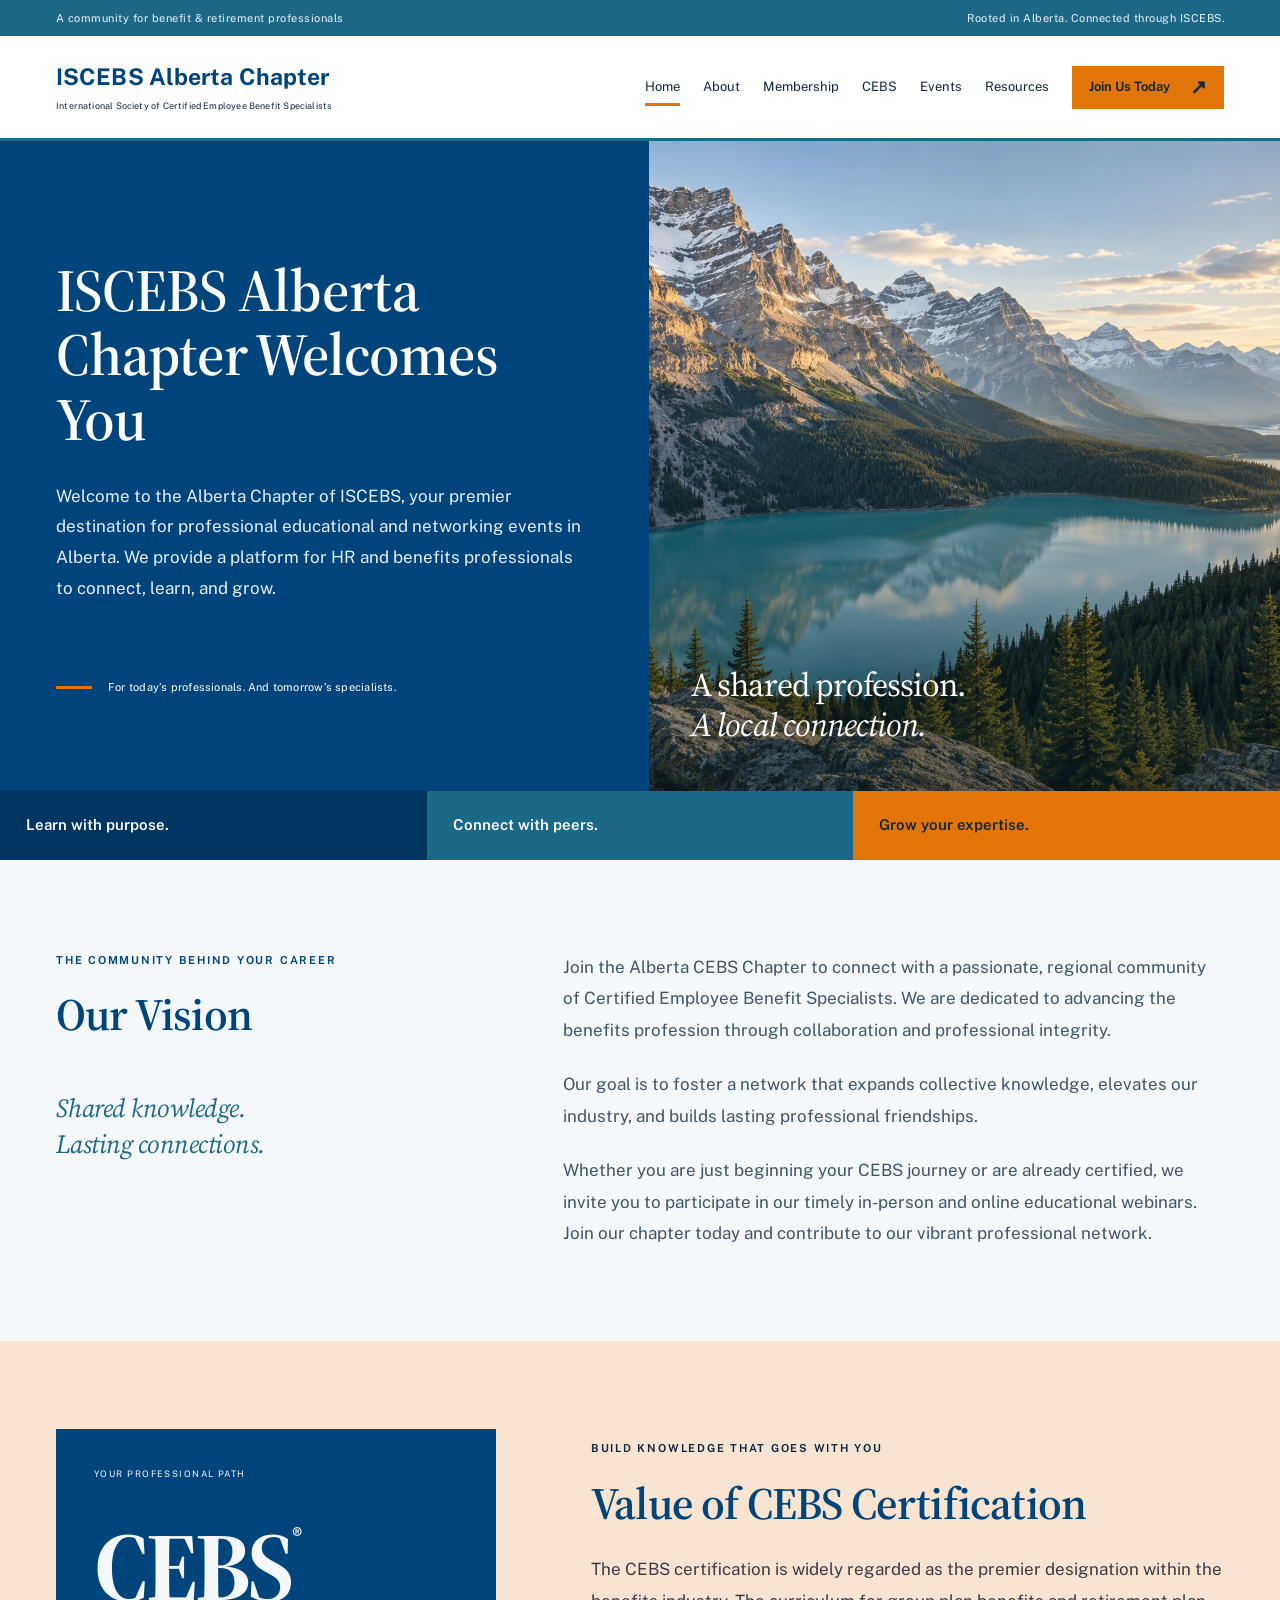
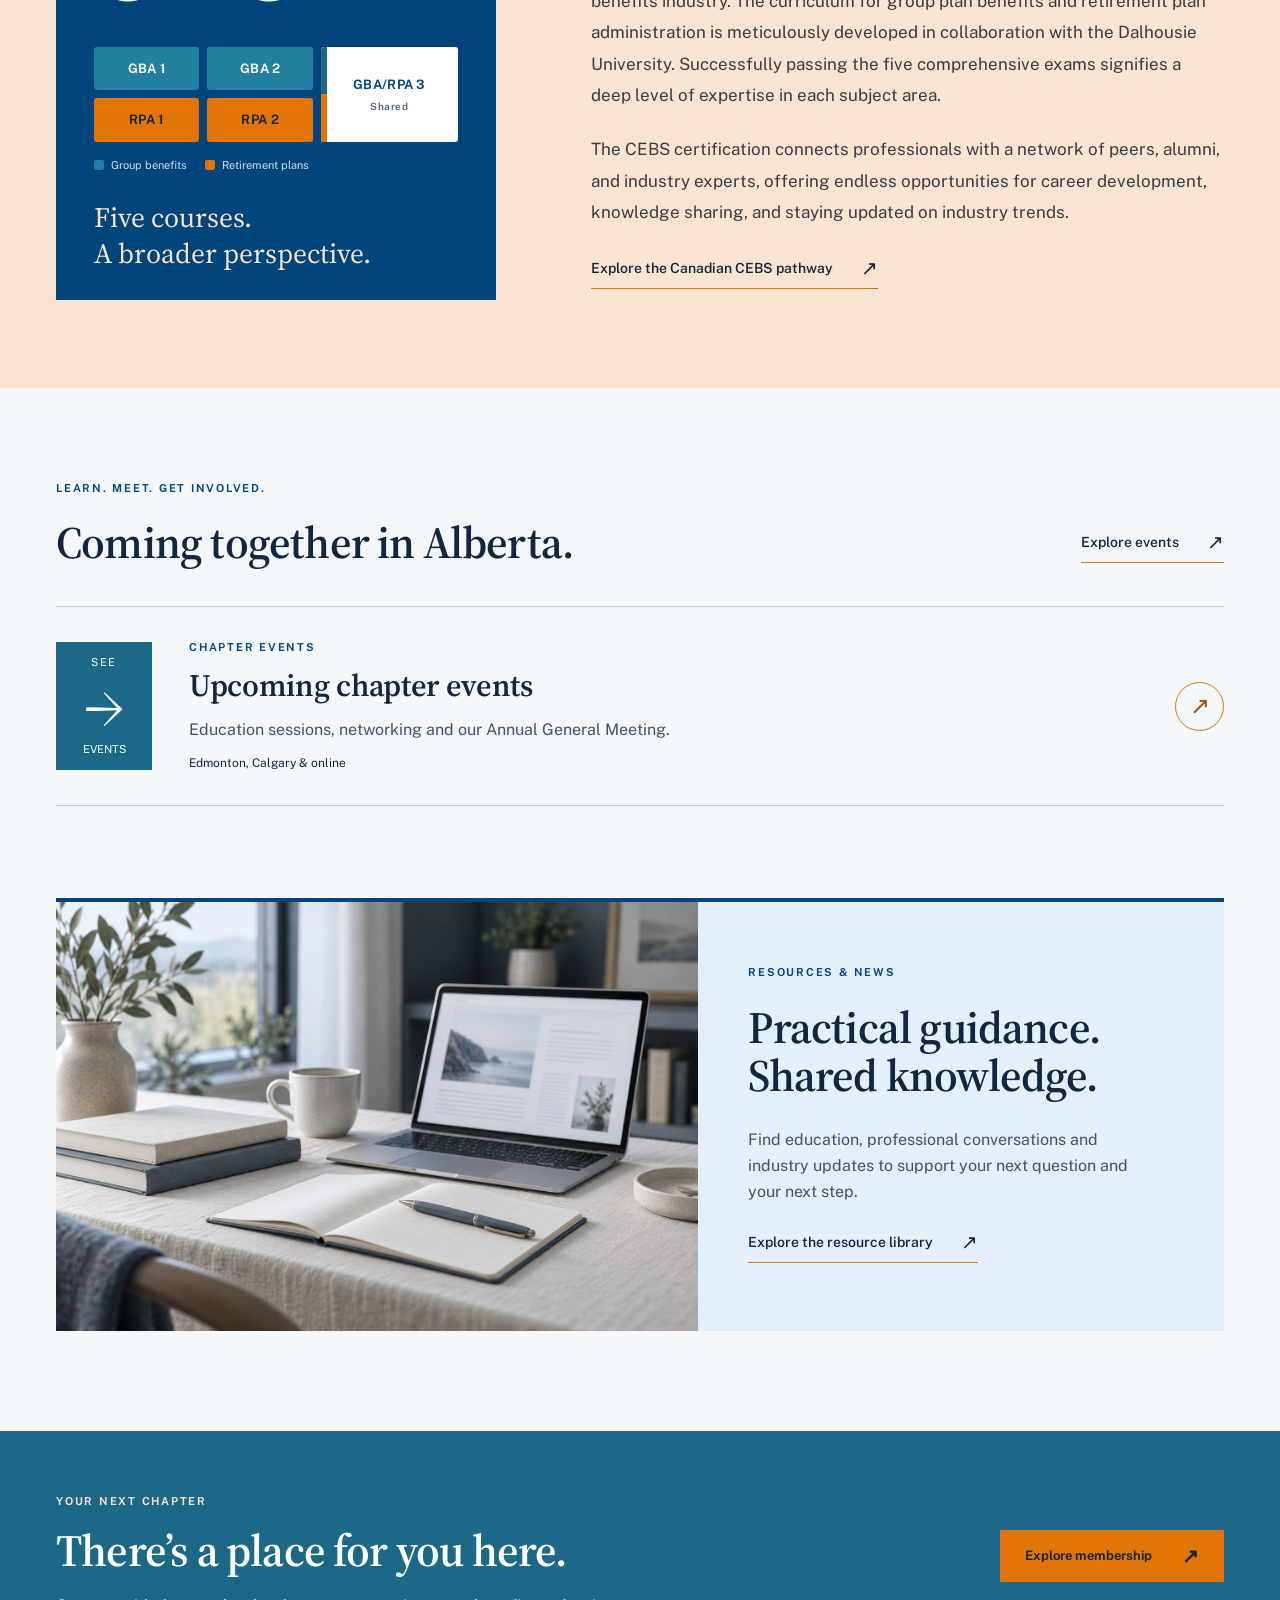
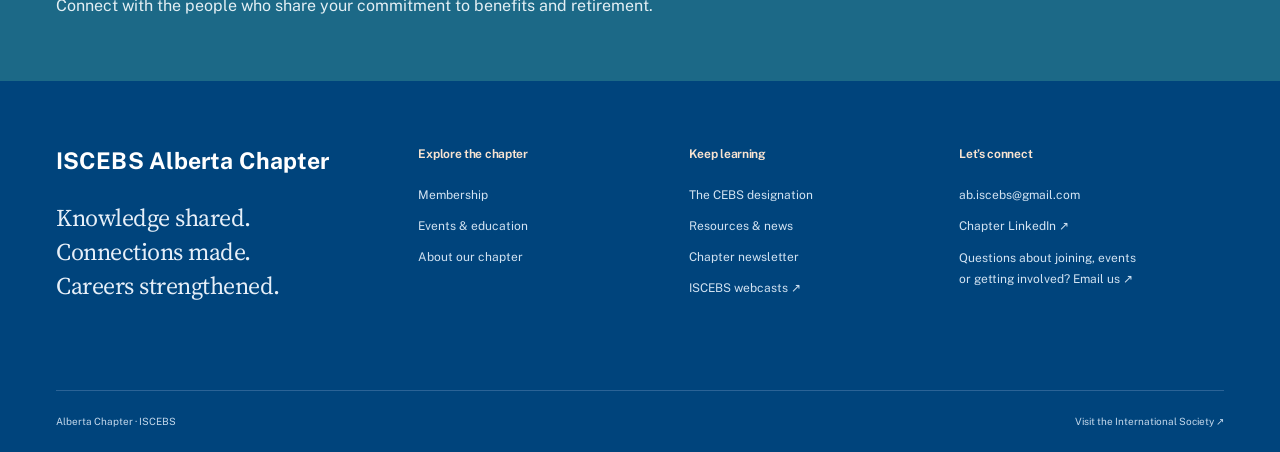
==== commit 88a733a2: "Version 3: CEBS colours with meaning, stronger type, course map - Colour carries meaning: teal = Gro" ====
--- a/index.html
+++ b/index.html
@@ -1,6 +1,6 @@
-<!doctype html><html lang="en-CA"><head><meta charset="UTF-8"><meta name="robots" content="noindex"><meta name="viewport" content="width=device-width,initial-scale=1"><meta name="description" content="The Alberta Chapter of ISCEBS connects employee benefit and retirement professionals across Alberta through CEBS education, events and networking."><meta property="og:type" content="website"><meta property="og:site_name" content="Alberta Chapter of ISCEBS"><meta property="og:title" content="ISCEBS Alberta Chapter | Employee Benefit &amp; Retirement Education"><meta property="og:description" content="The Alberta Chapter of ISCEBS connects employee benefit and retirement professionals across Alberta through CEBS education, events and networking."><meta property="og:url" content="https://abiscebs.com/"><meta property="og:image" content="https://abiscebs.com/assets/share.jpg"><meta property="og:image:width" content="1200"><meta property="og:image:height" content="630"><meta property="og:image:alt" content="ISCEBS Alberta Chapter – Knowledge shared. Connections made."><meta property="og:locale" content="en_CA"><meta name="twitter:card" content="summary_large_image"><meta name="theme-color" content="#142f40"><title>ISCEBS Alberta Chapter | Employee Benefit &amp; Retirement Education</title><link rel="icon" href="assets/favicon.svg" type="image/svg+xml"><link rel="stylesheet" href="assets/style.css"><link rel="stylesheet" href="assets/vibrant.css"><script src="assets/site.js" defer></script><script src="assets/wix-config.js" defer></script><script src="assets/wix-client.js" defer></script><script src="assets/wix-home-event.js" defer></script><script type="application/ld+json">{"@context": "https://schema.org", "@graph": [{"@type": "Organization", "@id": "https://abiscebs.com/#organization", "name": "Alberta Chapter of ISCEBS", "alternateName": ["ISCEBS Alberta", "ISCEBS Alberta Chapter", "Alberta Chapter of the International Society of Certified Employee Benefit Specialists"], "url": "https://abiscebs.com/", "logo": "https://abiscebs.com/assets/logo.png", "image": "https://abiscebs.com/assets/share.jpg", "email": "ab.iscebs@gmail.com", "description": "The Alberta Chapter of the International Society of Certified Employee Benefit Specialists (ISCEBS): education, networking and the CEBS designation for benefits and retirement professionals in Alberta.", "areaServed": {"@type": "AdministrativeArea", "name": "Alberta, Canada"}, "sameAs": ["https://www.linkedin.com/company/94094639/"], "parentOrganization": {"@type": "Organization", "name": "International Society of Certified Employee Benefit Specialists", "alternateName": "ISCEBS", "url": "https://www.iscebs.org/"}}, {"@type": "WebSite", "@id": "https://abiscebs.com/#website", "url": "https://abiscebs.com/", "name": "Alberta Chapter of ISCEBS", "publisher": {"@id": "https://abiscebs.com/#organization"}, "inLanguage": "en-CA"}]}</script></head><body class="vibrant"><a class="skip-link" href="#main">Skip to content</a><div class="topline"><div class="wrap">A community for benefit & retirement professionals<span>Rooted in Alberta. Connected through ISCEBS.</span></div></div><header><div class="wrap header-inner"><a class="wordmark" href="index.html" aria-label="Alberta Chapter of ISCEBS home"><strong>ISCEBS Alberta Chapter</strong><small>International Society of Certified Employee Benefit Specialists</small></a><button class="menu-toggle" aria-controls="site-nav" aria-expanded="false">Menu <span aria-hidden="true">☰</span></button><nav id="site-nav" aria-label="Main navigation"><a href="index.html" aria-current="page">Home</a><a href="about.html">About</a><a href="membership.html">Membership</a><a href="cebs.html">CEBS</a><a href="events.html">Events</a><a href="resources.html">Resources</a><a class="button nav-join" href="http://iscebs.org/join" target="_blank" rel="noopener noreferrer">Join Us Today<span aria-hidden="true">↗</span></a></nav></div></header><main id="main"><section class="hero"><div class="hero-copy"><h1>ISCEBS Alberta Chapter Welcomes You</h1><p>Welcome to the Alberta Chapter of ISCEBS, your premier destination for professional educational and networking events in Alberta. We provide a platform for HR and benefits professionals to connect, learn, and grow.</p><div class="hero-note"><span class="short-rule"></span>For today’s professionals. And tomorrow’s specialists.</div></div><div class="hero-photo"><img src="assets/alberta.webp" alt="An alpine lake surrounded by Alberta’s Rocky Mountains" fetchpriority="high"><div class="photo-caption">A shared profession.<br><em>A local connection.</em></div></div></section>
+<!doctype html><html lang="en-CA"><head><meta charset="UTF-8"><meta name="robots" content="noindex"><meta name="viewport" content="width=device-width,initial-scale=1"><meta name="description" content="The Alberta Chapter of ISCEBS connects employee benefit and retirement professionals across Alberta through CEBS education, events and networking."><meta property="og:type" content="website"><meta property="og:site_name" content="Alberta Chapter of ISCEBS"><meta property="og:title" content="ISCEBS Alberta Chapter | Employee Benefit &amp; Retirement Education"><meta property="og:description" content="The Alberta Chapter of ISCEBS connects employee benefit and retirement professionals across Alberta through CEBS education, events and networking."><meta property="og:url" content="https://abiscebs.com/"><meta property="og:image" content="https://abiscebs.com/assets/share.jpg"><meta property="og:image:width" content="1200"><meta property="og:image:height" content="630"><meta property="og:image:alt" content="ISCEBS Alberta Chapter – Knowledge shared. Connections made."><meta property="og:locale" content="en_CA"><meta name="twitter:card" content="summary_large_image"><meta name="theme-color" content="#142f40"><title>ISCEBS Alberta Chapter | Employee Benefit &amp; Retirement Education</title><link rel="icon" href="assets/favicon.svg" type="image/svg+xml"><link rel="stylesheet" href="assets/style.css"><link rel="preconnect" href="https://fonts.googleapis.com"><link rel="preconnect" href="https://fonts.gstatic.com" crossorigin><link rel="stylesheet" href="https://fonts.googleapis.com/css2?family=Public+Sans:wght@400;500;600;700&family=Source+Serif+4:opsz,wght@8..60,500;8..60,600;8..60,700&display=swap"><link rel="stylesheet" href="assets/vibrant.css"><script src="assets/site.js" defer></script><script src="assets/wix-config.js" defer></script><script src="assets/wix-client.js" defer></script><script src="assets/wix-home-event.js" defer></script><script type="application/ld+json">{"@context": "https://schema.org", "@graph": [{"@type": "Organization", "@id": "https://abiscebs.com/#organization", "name": "Alberta Chapter of ISCEBS", "alternateName": ["ISCEBS Alberta", "ISCEBS Alberta Chapter", "Alberta Chapter of the International Society of Certified Employee Benefit Specialists"], "url": "https://abiscebs.com/", "logo": "https://abiscebs.com/assets/logo.png", "image": "https://abiscebs.com/assets/share.jpg", "email": "ab.iscebs@gmail.com", "description": "The Alberta Chapter of the International Society of Certified Employee Benefit Specialists (ISCEBS): education, networking and the CEBS designation for benefits and retirement professionals in Alberta.", "areaServed": {"@type": "AdministrativeArea", "name": "Alberta, Canada"}, "sameAs": ["https://www.linkedin.com/company/94094639/"], "parentOrganization": {"@type": "Organization", "name": "International Society of Certified Employee Benefit Specialists", "alternateName": "ISCEBS", "url": "https://www.iscebs.org/"}}, {"@type": "WebSite", "@id": "https://abiscebs.com/#website", "url": "https://abiscebs.com/", "name": "Alberta Chapter of ISCEBS", "publisher": {"@id": "https://abiscebs.com/#organization"}, "inLanguage": "en-CA"}]}</script></head><body class="vibrant"><a class="skip-link" href="#main">Skip to content</a><div class="topline"><div class="wrap">A community for benefit & retirement professionals<span>Rooted in Alberta. Connected through ISCEBS.</span></div></div><header><div class="wrap header-inner"><a class="wordmark" href="index.html" aria-label="Alberta Chapter of ISCEBS home"><strong>ISCEBS Alberta Chapter</strong><small>International Society of Certified Employee Benefit Specialists</small></a><button class="menu-toggle" aria-controls="site-nav" aria-expanded="false">Menu <span aria-hidden="true">☰</span></button><nav id="site-nav" aria-label="Main navigation"><a href="index.html" aria-current="page">Home</a><a href="about.html">About</a><a href="membership.html">Membership</a><a href="cebs.html">CEBS</a><a href="events.html">Events</a><a href="resources.html">Resources</a><a class="button nav-join" href="http://iscebs.org/join" target="_blank" rel="noopener noreferrer">Join Us Today<span aria-hidden="true">↗</span></a></nav></div></header><main id="main"><section class="hero"><div class="hero-copy"><h1>ISCEBS Alberta Chapter Welcomes You</h1><p>Welcome to the Alberta Chapter of ISCEBS, your premier destination for professional educational and networking events in Alberta. We provide a platform for HR and benefits professionals to connect, learn, and grow.</p><div class="hero-note"><span class="short-rule"></span>For today’s professionals. And tomorrow’s specialists.</div></div><div class="hero-photo"><img src="assets/alberta.webp" alt="An alpine lake surrounded by Alberta’s Rocky Mountains" fetchpriority="high"><div class="photo-caption">A shared profession.<br><em>A local connection.</em></div></div></section>
 <div class="chapter-strip wrap"><span>Learn with purpose.</span><span>Connect with peers.</span><span>Grow your expertise.</span></div>
 <section class="wrap section vision-grid"><div><div class="eyebrow">THE COMMUNITY BEHIND YOUR CAREER</div><h2>Our Vision</h2><div class="margin-note">Shared knowledge.<br>Lasting connections.</div></div><div class="prose"><p>Join the Alberta CEBS Chapter to connect with a passionate, regional community of Certified Employee Benefit Specialists. We are dedicated to advancing the benefits profession through collaboration and professional integrity.</p><p>Our goal is to foster a network that expands collective knowledge, elevates our industry, and builds lasting professional friendships.</p><p>Whether you are just beginning your CEBS journey or are already certified, we invite you to participate in our timely in-person and online educational webinars. Join our chapter today and contribute to our vibrant professional network.</p></div></section>
-<section class="credential-section"><div class="wrap credential-grid"><div class="credential-art" aria-hidden="true"><span>YOUR PROFESSIONAL PATH</span><div class="big-cebs">CEBS<span>®</span></div><div class="credential-lines"><span>GROUP BENEFITS</span><span>RETIREMENT PLANS</span><span>PROFESSIONAL EXPERTISE</span></div><div class="credential-bottom">Five courses.<br>A broader perspective.</div></div><div><div class="eyebrow">BUILD KNOWLEDGE THAT GOES WITH YOU</div><h2>Value of CEBS Certification</h2><div class="prose"><p>The CEBS certification is widely regarded as the premier designation within the benefits industry. The curriculum for group plan benefits and retirement plan administration is meticulously developed in collaboration with the Dalhousie University. Successfully passing the five comprehensive exams signifies a deep level of expertise in each subject area.</p><p>The CEBS certification connects professionals with a network of peers, alumni, and industry experts, offering endless opportunities for career development, knowledge sharing, and staying updated on industry trends.</p></div><a class="text-link" href="cebs.html">Explore the Canadian CEBS pathway<span aria-hidden="true">↗</span></a></div></div></section>
+<section class="credential-section"><div class="wrap credential-grid"><div class="credential-art" aria-hidden="true"><span>YOUR PROFESSIONAL PATH</span><div class="big-cebs">CEBS<span>®</span></div><div class="cebs-map"><span class="chip gba">GBA 1</span><span class="chip gba">GBA 2</span><span class="chip shared">GBA/RPA 3<small>Shared</small></span><span class="chip rpa">RPA 1</span><span class="chip rpa">RPA 2</span><div class="cebs-key"><span class="k-gba">Group benefits</span><span class="k-rpa">Retirement plans</span></div></div><div class="credential-bottom">Five courses.<br>A broader perspective.</div></div><div><div class="eyebrow">BUILD KNOWLEDGE THAT GOES WITH YOU</div><h2>Value of CEBS Certification</h2><div class="prose"><p>The CEBS certification is widely regarded as the premier designation within the benefits industry. The curriculum for group plan benefits and retirement plan administration is meticulously developed in collaboration with the Dalhousie University. Successfully passing the five comprehensive exams signifies a deep level of expertise in each subject area.</p><p>The CEBS certification connects professionals with a network of peers, alumni, and industry experts, offering endless opportunities for career development, knowledge sharing, and staying updated on industry trends.</p></div><a class="text-link" href="cebs.html">Explore the Canadian CEBS pathway<span aria-hidden="true">↗</span></a></div></div></section>
 <section class="wrap section"><div class="section-top"><div><div class="eyebrow">LEARN. MEET. GET INVOLVED.</div><h2>Coming together in Alberta.</h2></div><a class="text-link" href="events.html">Explore events<span aria-hidden="true">↗</span></a></div><a class="event-feature" href="events.html" data-wix-home-event><div class="event-date"><span>SEE</span><strong>→</strong><small>EVENTS</small></div><div class="event-info"><div class="eyebrow">CHAPTER EVENTS</div><h3>Upcoming chapter events</h3><p>Education sessions, networking and our Annual General Meeting.</p><div class="event-meta">Edmonton, Calgary & online</div></div><span class="round-arrow" aria-hidden="true">↗</span></a></section>
 <section class="resource-feature wrap"><div class="resource-photo"><img src="assets/resources-desk.jpg" alt="A quiet desk with a laptop, books and a ceramic cup" loading="lazy"></div><div class="resource-copy"><div class="eyebrow">RESOURCES & NEWS</div><h2>Practical guidance.<br>Shared knowledge.</h2><p>Find education, professional conversations and industry updates to support your next question and your next step.</p><a class="text-link" href="resources.html">Explore the resource library<span aria-hidden="true">↗</span></a></div></section><section class="join-band"><div class="wrap join-inner"><div><div class="eyebrow">YOUR NEXT CHAPTER</div><h2>There’s a place for you here.</h2><p>Connect with the people who share your commitment to benefits and retirement.</p></div><a class="button light" href="membership.html">Explore membership<span aria-hidden="true">↗</span></a></div></section></main><footer><div class="wrap footer-main"><div class="footer-brand"><a class="wordmark" href="index.html"><strong>ISCEBS Alberta Chapter</strong></a><p>Knowledge shared.<br>Connections made.<br>Careers strengthened.</p></div><div><h3>Explore the chapter</h3><a href="membership.html">Membership</a><a href="events.html">Events & education</a><a href="about.html">About our chapter</a></div><div><h3>Keep learning</h3><a href="cebs.html">The CEBS designation</a><a href="resources.html">Resources & news</a><a href="newsletter.html">Chapter newsletter</a><a href="https://www.iscebs.org/home/education---resources/webcasts" target="_blank" rel="noopener noreferrer">ISCEBS webcasts ↗</a></div><div><h3>Let’s connect</h3><a href="mailto:ab.iscebs@gmail.com">ab.iscebs@gmail.com</a><a href="https://www.linkedin.com/company/94094639/" target="_blank" rel="noopener noreferrer">Chapter LinkedIn ↗</a><p>Questions about joining, events<br>or getting involved? <a class="footer-email" href="mailto:ab.iscebs@gmail.com">Email us&nbsp;<span aria-hidden="true">↗</span></a></p></div></div><div class="wrap footer-bottom"><span>Alberta Chapter · ISCEBS</span><a href="https://www.iscebs.org/" target="_blank" rel="noopener noreferrer">Visit the International Society ↗</a></div></footer></body></html>
--- a/assets/vibrant.css
+++ b/assets/vibrant.css
@@ -1,159 +1,185 @@
-/* Colour version 3: Northern Lights over Alberta.
-   Midnight indigo sky, aurora green and violet, soft lavender. */
+/* Colour version 3: CEBS colours, used with meaning.
+   Starting point: the IFEBP CEBS program site (ifebp.org/cebs).
+   Colour system:  teal   = Group Benefits (GBA) track
+                   orange = Retirement Plans (RPA) track
+                   navy   = the CEBS designation / the chapter
+                   peach  = warm supporting sections
+   Type: Source Serif 4 (weighty serif echoing the CEBS wordmark) + Public Sans. */
 :root{
-  --glacier:#2FBF8F;
-  --lake:#1D2452;
-  --canola:#7BE8C2;
-  --rose:#6C4BC4;
-  --glacier-deep:#13785A;
-  --spruce:#1A1F3D;
-  --snow:#F4F5FB;
-  --lavender:#E7E1F7;
-  --navy:var(--spruce);
-  --ink:var(--spruce);
-  --ivory:var(--snow);
-  --muted:#474C68;
-  --line:#DCDDF0;
-  --sage:#E4E7F7;
+  --cebs-navy:#00447C;
+  --teal:#1C6987;
+  --sky:#2A9DCB;
+  --orange:#E27508;
+  --orange-text:#A34E06;  /* orange dark enough for small text on light backgrounds */
+  --peach:#F9E4D1;
+  --pale-sky:#E3EFFB;
+  --ink-dark:#12263F;
+  --page:#F5F8FB;
+  --serif:'Source Serif 4',Georgia,'Times New Roman',serif;
+  --sans:'Public Sans','Segoe UI',Arial,sans-serif;
+  --navy:var(--ink-dark);
+  --ink:var(--ink-dark);
+  --ivory:var(--page);
+  --muted:#3F5468;
+  --line:#D3E1EE;
+  --sage:var(--pale-sky);
 }
-body.vibrant{background:var(--snow);color:var(--spruce)}
-
+body.vibrant{background:var(--page);color:var(--ink-dark)}
 
 /* Top line + header */
-.vibrant .topline{background:var(--lake);color:#E6F6F7}
-.vibrant header{background:#fff;border-bottom:4px solid var(--glacier)}
-.vibrant .wordmark strong{color:var(--lake)}
-.vibrant nav>a[aria-current=page]:after{background:var(--rose);height:3px}
-.vibrant nav a:hover{color:var(--glacier)}
-.vibrant .button{background:var(--rose);border-color:var(--rose);color:#fff}
-.vibrant .button:hover{background:#563A9F;border-color:#563A9F;color:#fff}
+.vibrant .topline{background:var(--teal);color:#E8F2F7}
+.vibrant header{background:#fff;border-bottom:3px solid var(--teal)}
+.vibrant .wordmark strong{color:var(--cebs-navy)}
+.vibrant nav>a[aria-current=page]:after{background:var(--orange);height:3px}
+.vibrant nav a:hover{color:var(--teal)}
 
-/* Hero: the one big colour moment */
-.vibrant .hero-copy{background:var(--glacier-deep);color:#fff;position:relative}
+/* Buttons: CEBS orange with dark text (white on this orange is too faint to read) */
+.vibrant .button{background:var(--orange);border-color:var(--orange);color:var(--ink-dark);font-weight:650}
+.vibrant .button:hover{background:var(--cebs-navy);border-color:var(--cebs-navy);color:#fff}
+
+/* Home hero: CEBS navy */
+.vibrant .hero-copy{background:var(--cebs-navy);color:#fff;position:relative}
 .vibrant .hero h1{color:#fff}
-.vibrant .hero-copy p{color:#F0FBFC}
+.vibrant .hero-copy p{color:#E6EFF8}
 .vibrant .hero-note{color:#fff}
-.vibrant .short-rule{background:var(--canola);height:3px;width:36px}
+.vibrant .short-rule{background:var(--orange);height:3px;width:36px}
 
-/* Three statements, three colours */
-.vibrant .chapter-strip{padding-block:0;border-bottom:0;gap:0;color:#fff;font-size:15px;font-weight:550}
+/* Three statements: a nod to the CEBS site's coloured button bar */
+.vibrant .chapter-strip{padding-block:0;border-bottom:0;gap:0;color:#fff;font-size:15px;font-weight:600;width:100%;max-width:none}
 .vibrant .chapter-strip span{border:0;padding:22px 26px}
-.vibrant .chapter-strip span:first-child{padding-left:26px;background:var(--lake)}
-.vibrant .chapter-strip span:nth-child(2){background:var(--canola);color:var(--spruce)}
-.vibrant .chapter-strip span:nth-child(3){background:var(--rose)}
-.vibrant .chapter-strip{width:100%;max-width:none}
+.vibrant .chapter-strip span:first-child{padding-left:26px;background:#003562}
+.vibrant .chapter-strip span:nth-child(2){background:var(--teal);color:#fff}
+.vibrant .chapter-strip span:nth-child(3){background:var(--orange);color:var(--ink-dark)}
 
-/* Vision */
-.vibrant .eyebrow{color:var(--lake)}
-.vibrant .vision-grid h2{color:var(--lake)}
-.vibrant .margin-note{color:var(--rose)}
+/* Text accents */
+.vibrant .eyebrow{color:var(--cebs-navy)}
+.vibrant .vision-grid h2,.vibrant .page-intro h1{color:var(--cebs-navy)}
+.vibrant .margin-note{color:var(--teal)}
 .vibrant .prose{color:var(--muted)}
+.vibrant .text-link{border-color:var(--orange)}
+.vibrant .text-link:hover{color:var(--orange-text)}
 
-/* CEBS: canola field */
-.vibrant .credential-section{background:var(--canola)}
-.vibrant .credential-section .eyebrow{color:var(--spruce)}
-.vibrant .credential-section .prose{color:#1A1F3D}
-.vibrant .credential-art{background:var(--lake)}
-.vibrant .credential-art:after{border-color:var(--glacier)}
-.vibrant .credential-lines{color:#C9F5E4}
-.vibrant .credential-bottom{color:var(--canola)}
-.vibrant .text-link{border-color:var(--rose)}
-.vibrant .text-link:hover{color:var(--rose)}
-.vibrant .credential-section .text-link{border-color:var(--spruce)}
-.vibrant .credential-section .text-link:hover{color:var(--lake)}
+/* CEBS block: peach, like the CEBS designation section */
+.vibrant .credential-section{background:var(--peach)}
+.vibrant .credential-section .eyebrow{color:var(--ink-dark)}
+.vibrant .credential-section h2{color:var(--cebs-navy)}
+.vibrant .credential-section .prose{color:#3B3A44}
+.vibrant .credential-art{background:var(--cebs-navy)}
+.vibrant .credential-art:after{display:none}
+.vibrant .credential-lines{color:#CFE4F5}
+.vibrant .credential-bottom{color:var(--peach)}
 
-/* Events */
-.vibrant .event-feature{border-color:var(--glacier)}
-.vibrant .event-date{background:var(--glacier-deep);color:#fff}
-.vibrant .event-feature:hover .event-info h3{color:var(--rose)}
-.vibrant .round-arrow{border-color:var(--rose);color:var(--rose)}
+/* Home events teaser */
+.vibrant .event-feature{border-color:#B9CCDD}
+.vibrant .event-date{background:var(--teal);color:#fff}
+.vibrant .event-feature:hover .event-info h3{color:var(--teal)}
+.vibrant .round-arrow{border-color:var(--orange);color:var(--orange-text)}
 
-/* Resources */
-.vibrant .resource-feature{background:var(--lavender);border-top:6px solid var(--glacier)}
+/* Resources teaser */
+.vibrant .resource-feature{background:var(--pale-sky);border-top:4px solid var(--cebs-navy)}
 
-/* Join band: wild rose */
-.vibrant .join-band{background:var(--rose)}
-.vibrant .join-inner .eyebrow{color:#E9E2FF}
-.vibrant .join-inner p{color:#F3EFFF}
-.vibrant .join-band .button.light{background:#fff;border-color:#fff;color:var(--rose)}
-.vibrant .join-band .button.light:hover{background:var(--canola);border-color:var(--canola);color:var(--spruce)}
+/* Join band: CEBS orange */
+.vibrant .join-band{background:var(--teal);color:#fff}
+.vibrant .join-inner h2{color:#fff}
+.vibrant .join-inner .eyebrow{color:var(--peach)}
+.vibrant .join-inner p{color:#E3EFF4}
+.vibrant .join-band .button.light{background:var(--orange);border-color:var(--orange);color:var(--ink-dark)}
+.vibrant .join-band .button.light:hover{background:#fff;border-color:#fff;color:var(--ink-dark)}
 
-/* Footer */
-.vibrant footer{background:var(--lake);color:#E6F6F7}
+/* Footer: CEBS navy */
+.vibrant footer{background:var(--cebs-navy);color:#E6EFF8}
 .vibrant footer .wordmark strong{color:#fff}
-.vibrant .footer-main>div>a:not(.wordmark),.vibrant .footer-main>div>p:not(.footer-brand p){color:#CDEDEF}
-.vibrant .footer-main h3{color:var(--canola)}
-.vibrant .footer-bottom{border-color:#38427E;color:#BFE3E6}
+.vibrant .footer-main>div>a:not(.wordmark),.vibrant .footer-main>div>p:not(.footer-brand p){color:#D2E3F2}
+.vibrant .footer-main h3{color:var(--peach)}
+.vibrant .footer-bottom{border-color:#2B6396;color:#C4D9EC}
+
+/* ---------- Inner pages ---------- */
+.vibrant .event-poster .eyebrow,.vibrant .newsletter-cover .eyebrow,.vibrant .membership-statement .eyebrow,.vibrant .resource-banner .eyebrow{color:var(--peach)}
+
+/* Soft sections: peach */
+.vibrant .soft-section{background:var(--peach)}
+.vibrant .soft-section .eyebrow{color:var(--ink-dark)}
+.vibrant .soft-section h2{color:var(--cebs-navy)}
+.vibrant .soft-section p,.vibrant .soft-section .prose,.vibrant .soft-section .split>div>p,.vibrant .soft-section small,.vibrant .soft-section .resource-row small{color:#3B3A44}
+.vibrant .soft-section .resource-row,.vibrant .designation-tracks article,.vibrant .track-note{border-color:rgba(18,38,63,.3)}
+.vibrant .soft-section .designation-tracks h3{color:var(--cebs-navy)}
+.vibrant .soft-section .designation-tracks p,.vibrant .soft-section .track-note{color:#3B3A44}
+
+/* Membership */
+.vibrant .membership-statement{background:var(--teal)}
+.vibrant .membership-statement p{color:#E8F2F7}
+.vibrant .member-reasons article>span,.vibrant .steps article>span,.vibrant .course-index{color:var(--orange-text)}
+.vibrant .steps article{border-top:3px solid var(--cebs-navy)}
+.vibrant .faq summary>span{color:var(--orange-text)}
+.vibrant .faq details{border-color:#C6D7E6}
+
+/* CEBS page */
+.vibrant .course-list li>strong{color:var(--teal)}
+
+/* Events page */
+.vibrant .event-poster{background:var(--cebs-navy)}
+.vibrant .event-poster:after{border-color:rgba(255,255,255,.3)}
+.vibrant .event-poster h2 em{color:var(--orange)}
+.vibrant .poster-bottom span{color:#D6E5F2}
+.vibrant .tag{background:var(--peach);color:var(--ink-dark);font-weight:600}
+.vibrant .event-row .event-date{background:var(--teal);color:#fff}
+.vibrant .event-row{border-color:#B9CCDD}
+.vibrant .past-event,.vibrant .past-year{border-color:#C6D7E6}
+
+/* Resources + newsletter */
+.vibrant .newsletter-cover{background:var(--teal)}
+.vibrant .newsletter-cover p{color:#E8F2F7}
+.vibrant .filters button{border-color:#9FB6CC}
+.vibrant .filters button[aria-pressed=true]{background:var(--cebs-navy);border-color:var(--cebs-navy);color:#fff}
+.vibrant .resource-item .eyebrow{color:var(--teal)}
+.vibrant .resource-banner{background:var(--cebs-navy)}
+
+/* About */
+.vibrant .about-image:after{background:linear-gradient(90deg,rgba(0,68,124,.6),transparent)}
+.vibrant .board-member .eyebrow{color:var(--teal)}
 
 @media(max-width:650px){
   .vibrant .chapter-strip{grid-template-columns:1fr}
+  .vibrant .cebs-map{grid-template-columns:1fr 1fr 1.25fr;gap:6px}
+  .vibrant .cebs-map .chip{font-size:12px;padding:9px 8px}
   .vibrant .chapter-strip span,.vibrant .chapter-strip span:first-child{padding:14px 20px}
 }
 
-/* ---------- Inner pages ---------- */
-/* Eyebrows sitting on dark panels stay light */
-.vibrant .event-poster .eyebrow,.vibrant .newsletter-cover .eyebrow,.vibrant .membership-statement .eyebrow,.vibrant .resource-banner .eyebrow{color:var(--canola)}
+/* ---------- Typography: a weightier serif, less "thin and plain" ---------- */
+body.vibrant{font-family:var(--sans)}
+.vibrant h1,.vibrant h2{font-family:var(--serif);font-weight:600;letter-spacing:-.018em;line-height:1.08}
+.vibrant .event-info h3,.vibrant .event-row-info h3,.vibrant .resource-item h3,.vibrant .board-member h3,.vibrant .designation-tracks h3,.vibrant .newsletter-cover h2,.vibrant .newsletter-cover h3,.vibrant .credential-bottom,.vibrant .photo-caption,.vibrant .image-label,.vibrant .footer-brand p,.vibrant .margin-note,.vibrant .poster-bottom strong,.vibrant .large-number{font-family:var(--serif)}
+.vibrant .event-info h3,.vibrant .event-row-info h3,.vibrant .resource-item h3,.vibrant .board-member h3{font-weight:600;letter-spacing:-.01em}
+.vibrant .big-cebs{font-family:var(--serif);font-weight:700;letter-spacing:-.03em}
+.vibrant .wordmark strong{font-family:var(--sans);font-weight:700;letter-spacing:.005em}
+.vibrant .hero h1{font-weight:600}
 
-/* Page intros */
-.vibrant .page-intro h1{color:var(--lake)}
+/* ---------- Signature: CEBS course map on the Home page card ---------- */
+.vibrant .credential-art{background:var(--cebs-navy)}
+.vibrant .credential-art .big-cebs{margin-block:26px 22px}
+.vibrant .cebs-map{display:grid;grid-template-columns:1fr 1fr 1.3fr;grid-template-rows:auto auto auto;gap:8px;z-index:1;max-width:440px}
+.vibrant .cebs-map .chip{display:flex;align-items:center;justify-content:center;padding:11px 10px;font-size:13px;font-weight:650;letter-spacing:.02em;border-radius:3px;white-space:nowrap}
+.vibrant .cebs-map .gba{background:#22809F;color:#fff}
+.vibrant .cebs-map .rpa{background:var(--orange);color:var(--ink-dark)}
+.vibrant .cebs-map .gba:nth-child(1){grid-column:1;grid-row:1}
+.vibrant .cebs-map .gba:nth-child(2){grid-column:2;grid-row:1}
+.vibrant .cebs-map .rpa:nth-child(4){grid-column:1;grid-row:2}
+.vibrant .cebs-map .rpa:nth-child(5){grid-column:2;grid-row:2}
+.vibrant .cebs-map .shared{grid-column:3;grid-row:1/3;flex-direction:column;gap:2px;background:#fff;color:var(--cebs-navy);position:relative;overflow:hidden}
+.vibrant .cebs-map .shared:before{content:'';position:absolute;left:0;top:0;bottom:0;width:6px;background:linear-gradient(var(--teal) 0 50%,var(--orange) 50% 100%)}
+.vibrant .cebs-map .shared small{font-size:10px;font-weight:600;letter-spacing:.06em;color:#4A6076}
+.vibrant .cebs-key{grid-column:1/-1;grid-row:3;display:flex;gap:18px;margin-top:6px;font-size:11px;color:#CFE0EF}
+.vibrant .cebs-key span{display:inline-flex;align-items:center;gap:7px}
+.vibrant .cebs-key span:before{content:'';width:10px;height:10px;border-radius:2px}
+.vibrant .cebs-key .k-gba:before{background:#22809F}
+.vibrant .cebs-key .k-rpa:before{background:var(--orange)}
 
-/* Soft sections become canola fields, like the CEBS block on Home */
-.vibrant .soft-section{background:var(--canola)}
-.vibrant .soft-section .eyebrow,.vibrant .soft-section h2{color:var(--spruce)}
-.vibrant .soft-section p,.vibrant .soft-section .prose,.vibrant .soft-section .split>div>p,.vibrant .soft-section small,.vibrant .soft-section .resource-row small{color:#1A1F3D}
-.vibrant .soft-section .text-link{border-color:var(--spruce);color:var(--spruce)}
-.vibrant .soft-section .text-link:hover{color:var(--lake)}
-.vibrant .soft-section .resource-row{border-color:rgba(26,31,61,.35)}
-.vibrant .designation-tracks article,.vibrant .track-note{border-color:rgba(26,31,61,.4)}
-.vibrant .soft-section .designation-tracks h3{color:var(--lake)}
-.vibrant .soft-section .designation-tracks p,.vibrant .soft-section .track-note{color:#1A1F3D}
-
-/* Membership */
-.vibrant .membership-statement{background:var(--glacier-deep)}
-.vibrant .membership-statement p{color:#F0FBFC}
-.vibrant .member-reasons article>span,.vibrant .steps article>span,.vibrant .course-index{color:var(--rose)}
-.vibrant .steps article{border-top:3px solid var(--glacier)}
-.vibrant .faq summary>span{color:var(--rose)}
-.vibrant .faq details{border-color:#D3D6EE}
-
-/* CEBS */
-.vibrant .course-list li>strong{color:var(--lake)}
-
-/* Events */
-.vibrant .event-poster{background:var(--glacier-deep)}
-.vibrant .event-poster:after{border-color:rgba(255,255,255,.35)}
-.vibrant .event-poster h2 em{color:var(--canola)}
-.vibrant .poster-bottom span{color:#E0F5F6}
-.vibrant .tag{background:var(--canola);color:var(--spruce);font-weight:600}
-.vibrant .event-row .event-date{background:var(--glacier-deep);color:#fff}
-.vibrant .event-row{border-color:var(--glacier)}
-.vibrant .past-event,.vibrant .past-year{border-color:#D3D6EE}
-
-/* Resources + newsletter */
-.vibrant .newsletter-cover{background:var(--rose)}
-.vibrant .newsletter-cover .eyebrow{color:#E9E2FF}
-.vibrant .newsletter-cover p{color:#F3EFFF}
-.vibrant .filters button{border-color:var(--glacier)}
-.vibrant .filters button[aria-pressed=true]{background:var(--lake);border-color:var(--lake)}
-.vibrant .resource-item .eyebrow{color:var(--rose)}
-.vibrant .resource-banner{background:var(--lake)}
-
-/* About */
-.vibrant .about-image:after{background:linear-gradient(90deg,rgba(29,36,82,.62),transparent)}
-.vibrant .board-member .eyebrow{color:var(--rose)}
-
-/* ---------- Version 3 specifics ---------- */
-/* Home hero: night sky with an aurora glow (the one signature moment) */
-.vibrant .hero-copy{background:
-  radial-gradient(120% 70% at 15% 0%,rgba(79,224,176,.38),transparent 60%),
-  radial-gradient(90% 60% at 95% 20%,rgba(140,105,230,.40),transparent 65%),
-  #1D2452}
-.vibrant .hero-copy p{color:#E6E9FA}
-/* Lighter in-between sections: soft lavender instead of the mint band */
-.vibrant .soft-section{background:var(--lavender)}
-.vibrant .soft-section .text-link{border-color:var(--rose)}
-/* Mint is bright enough to carry dark text; keep footer headings readable */
-.vibrant .footer-main h3{color:var(--canola)}
-.vibrant .text-link{border-color:var(--rose)}
-.vibrant .text-link:hover{color:var(--rose)}
-.vibrant .resource-item .eyebrow,.vibrant .board-member .eyebrow,.vibrant .member-reasons article>span,.vibrant .steps article>span,.vibrant .course-index,.vibrant .faq summary>span,.vibrant .margin-note{color:var(--rose)}
+/* ---------- Same colour meaning on the CEBS page ---------- */
+.vibrant .designation-tracks article:nth-child(1){border-top:4px solid var(--teal)}
+.vibrant .designation-tracks article:nth-child(2){border-top:4px solid var(--orange)}
+.vibrant .soft-section .designation-tracks article:nth-child(1) h3{color:var(--teal)}
+.vibrant .soft-section .designation-tracks article:nth-child(2) h3{color:var(--orange-text)}
+.vibrant .course-list li>strong{display:inline-flex;justify-content:center;align-items:center;min-height:30px;border-radius:3px;font-size:12px}
+.vibrant .course-list li:nth-child(1)>strong,.vibrant .course-list li:nth-child(2)>strong{background:var(--teal);color:#fff}
+.vibrant .course-list li:nth-child(3)>strong{background:#fff;color:var(--cebs-navy);box-shadow:inset 4px 0 0 var(--teal),inset -4px 0 0 var(--orange),inset 0 0 0 1px #B9CCDD}
+.vibrant .course-list li:nth-child(4)>strong,.vibrant .course-list li:nth-child(5)>strong{background:var(--orange);color:var(--ink-dark)}
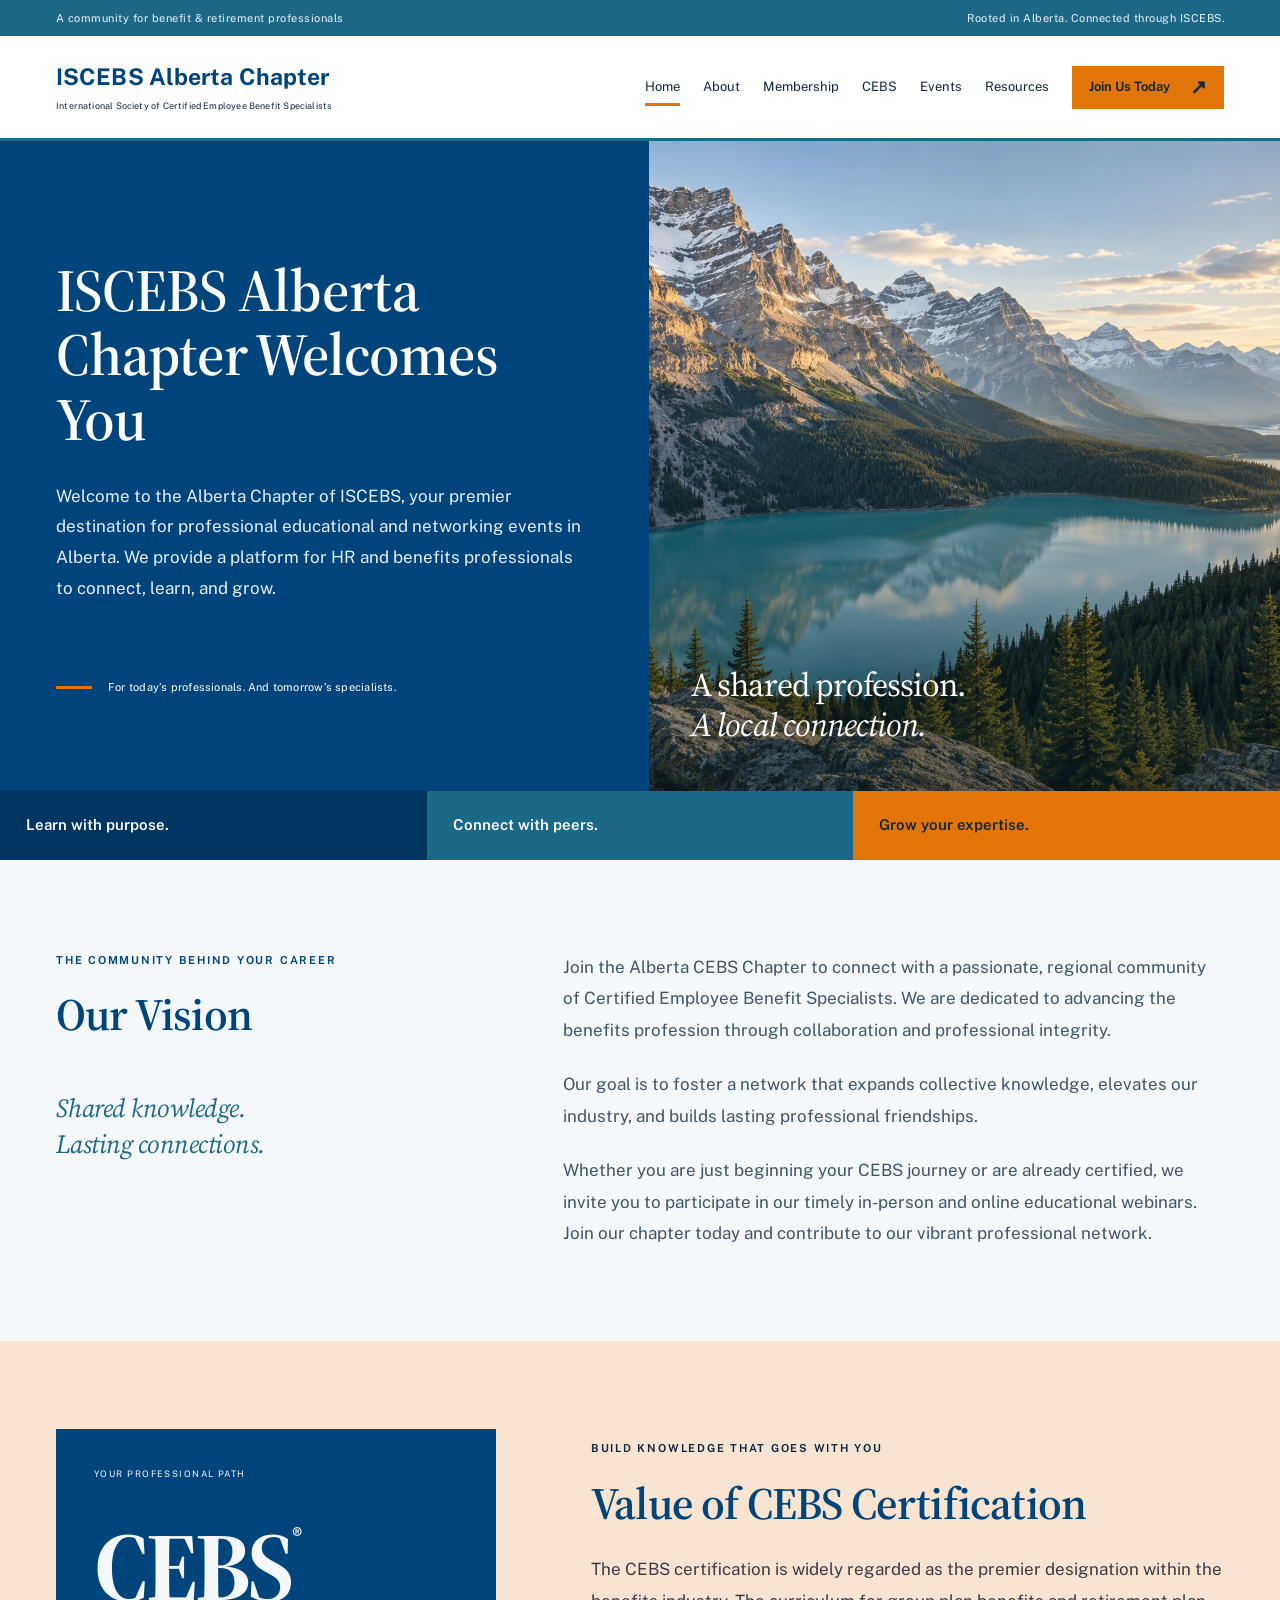
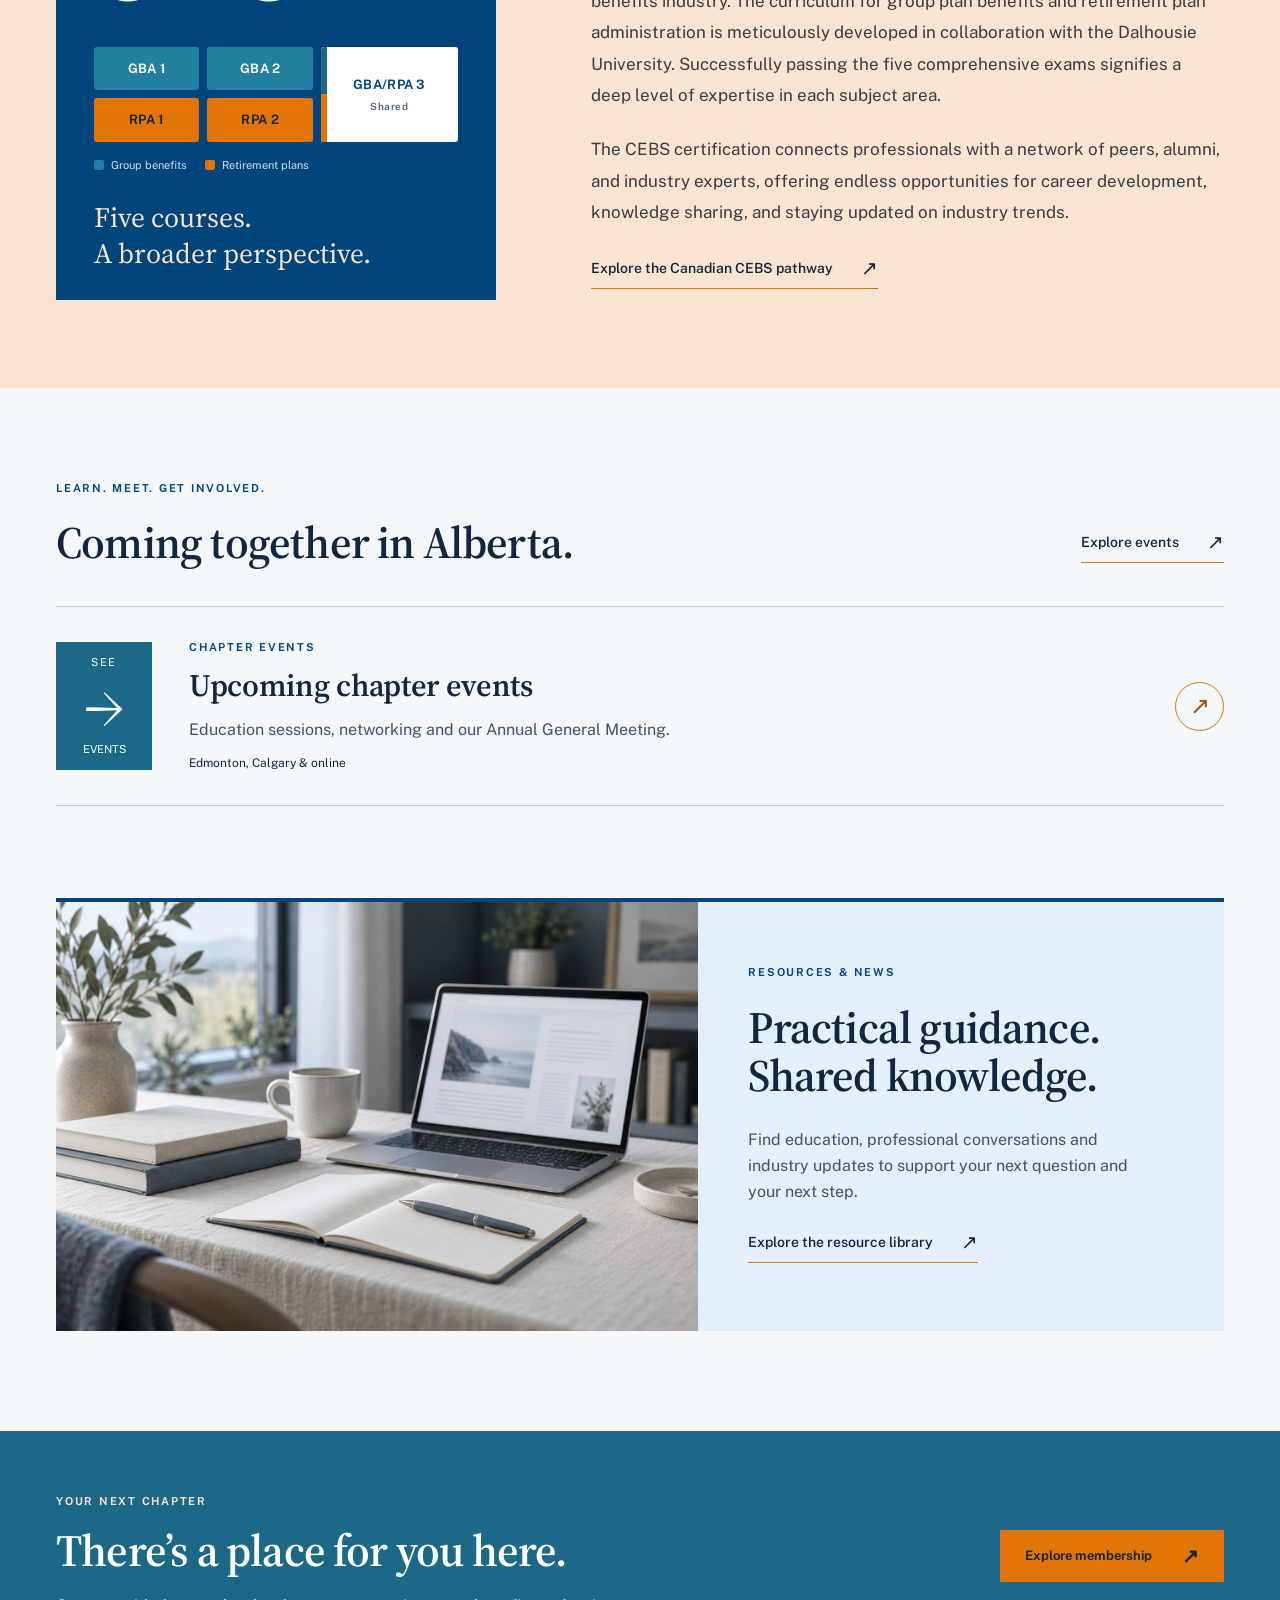
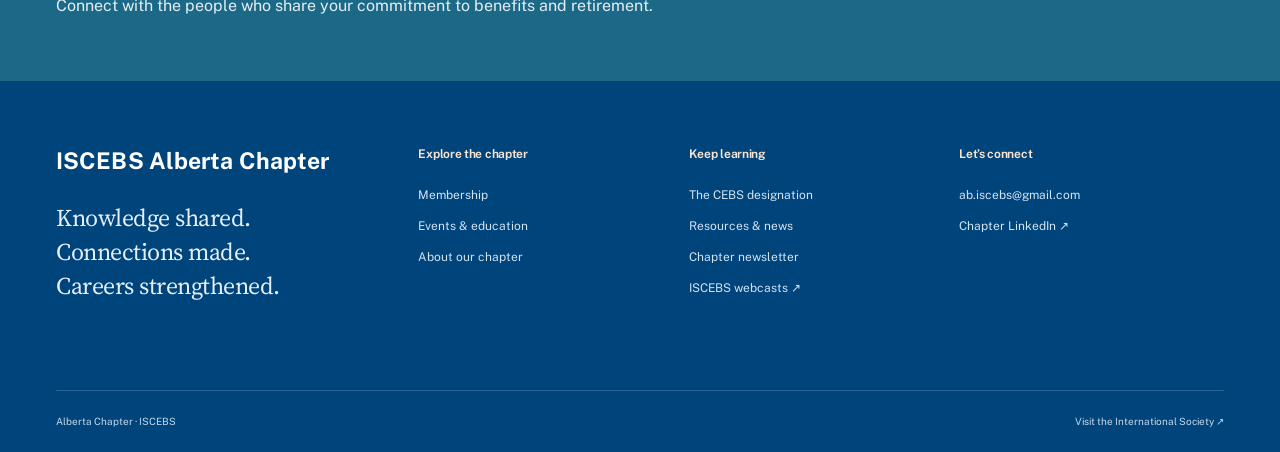
==== commit 97be8787: "Footer: remove 'Questions about joining... Email us' line Co-Authored-By: Claude Opus 5.5 <noreply@a" ====
--- a/index.html
+++ b/index.html
@@ -3,4 +3,4 @@
 <section class="wrap section vision-grid"><div><div class="eyebrow">THE COMMUNITY BEHIND YOUR CAREER</div><h2>Our Vision</h2><div class="margin-note">Shared knowledge.<br>Lasting connections.</div></div><div class="prose"><p>Join the Alberta CEBS Chapter to connect with a passionate, regional community of Certified Employee Benefit Specialists. We are dedicated to advancing the benefits profession through collaboration and professional integrity.</p><p>Our goal is to foster a network that expands collective knowledge, elevates our industry, and builds lasting professional friendships.</p><p>Whether you are just beginning your CEBS journey or are already certified, we invite you to participate in our timely in-person and online educational webinars. Join our chapter today and contribute to our vibrant professional network.</p></div></section>
 <section class="credential-section"><div class="wrap credential-grid"><div class="credential-art" aria-hidden="true"><span>YOUR PROFESSIONAL PATH</span><div class="big-cebs">CEBS<span>®</span></div><div class="cebs-map"><span class="chip gba">GBA 1</span><span class="chip gba">GBA 2</span><span class="chip shared">GBA/RPA 3<small>Shared</small></span><span class="chip rpa">RPA 1</span><span class="chip rpa">RPA 2</span><div class="cebs-key"><span class="k-gba">Group benefits</span><span class="k-rpa">Retirement plans</span></div></div><div class="credential-bottom">Five courses.<br>A broader perspective.</div></div><div><div class="eyebrow">BUILD KNOWLEDGE THAT GOES WITH YOU</div><h2>Value of CEBS Certification</h2><div class="prose"><p>The CEBS certification is widely regarded as the premier designation within the benefits industry. The curriculum for group plan benefits and retirement plan administration is meticulously developed in collaboration with the Dalhousie University. Successfully passing the five comprehensive exams signifies a deep level of expertise in each subject area.</p><p>The CEBS certification connects professionals with a network of peers, alumni, and industry experts, offering endless opportunities for career development, knowledge sharing, and staying updated on industry trends.</p></div><a class="text-link" href="cebs.html">Explore the Canadian CEBS pathway<span aria-hidden="true">↗</span></a></div></div></section>
 <section class="wrap section"><div class="section-top"><div><div class="eyebrow">LEARN. MEET. GET INVOLVED.</div><h2>Coming together in Alberta.</h2></div><a class="text-link" href="events.html">Explore events<span aria-hidden="true">↗</span></a></div><a class="event-feature" href="events.html" data-wix-home-event><div class="event-date"><span>SEE</span><strong>→</strong><small>EVENTS</small></div><div class="event-info"><div class="eyebrow">CHAPTER EVENTS</div><h3>Upcoming chapter events</h3><p>Education sessions, networking and our Annual General Meeting.</p><div class="event-meta">Edmonton, Calgary & online</div></div><span class="round-arrow" aria-hidden="true">↗</span></a></section>
-<section class="resource-feature wrap"><div class="resource-photo"><img src="assets/resources-desk.jpg" alt="A quiet desk with a laptop, books and a ceramic cup" loading="lazy"></div><div class="resource-copy"><div class="eyebrow">RESOURCES & NEWS</div><h2>Practical guidance.<br>Shared knowledge.</h2><p>Find education, professional conversations and industry updates to support your next question and your next step.</p><a class="text-link" href="resources.html">Explore the resource library<span aria-hidden="true">↗</span></a></div></section><section class="join-band"><div class="wrap join-inner"><div><div class="eyebrow">YOUR NEXT CHAPTER</div><h2>There’s a place for you here.</h2><p>Connect with the people who share your commitment to benefits and retirement.</p></div><a class="button light" href="membership.html">Explore membership<span aria-hidden="true">↗</span></a></div></section></main><footer><div class="wrap footer-main"><div class="footer-brand"><a class="wordmark" href="index.html"><strong>ISCEBS Alberta Chapter</strong></a><p>Knowledge shared.<br>Connections made.<br>Careers strengthened.</p></div><div><h3>Explore the chapter</h3><a href="membership.html">Membership</a><a href="events.html">Events & education</a><a href="about.html">About our chapter</a></div><div><h3>Keep learning</h3><a href="cebs.html">The CEBS designation</a><a href="resources.html">Resources & news</a><a href="newsletter.html">Chapter newsletter</a><a href="https://www.iscebs.org/home/education---resources/webcasts" target="_blank" rel="noopener noreferrer">ISCEBS webcasts ↗</a></div><div><h3>Let’s connect</h3><a href="mailto:ab.iscebs@gmail.com">ab.iscebs@gmail.com</a><a href="https://www.linkedin.com/company/94094639/" target="_blank" rel="noopener noreferrer">Chapter LinkedIn ↗</a><p>Questions about joining, events<br>or getting involved? <a class="footer-email" href="mailto:ab.iscebs@gmail.com">Email us&nbsp;<span aria-hidden="true">↗</span></a></p></div></div><div class="wrap footer-bottom"><span>Alberta Chapter · ISCEBS</span><a href="https://www.iscebs.org/" target="_blank" rel="noopener noreferrer">Visit the International Society ↗</a></div></footer></body></html>+<section class="resource-feature wrap"><div class="resource-photo"><img src="assets/resources-desk.jpg" alt="A quiet desk with a laptop, books and a ceramic cup" loading="lazy"></div><div class="resource-copy"><div class="eyebrow">RESOURCES & NEWS</div><h2>Practical guidance.<br>Shared knowledge.</h2><p>Find education, professional conversations and industry updates to support your next question and your next step.</p><a class="text-link" href="resources.html">Explore the resource library<span aria-hidden="true">↗</span></a></div></section><section class="join-band"><div class="wrap join-inner"><div><div class="eyebrow">YOUR NEXT CHAPTER</div><h2>There’s a place for you here.</h2><p>Connect with the people who share your commitment to benefits and retirement.</p></div><a class="button light" href="membership.html">Explore membership<span aria-hidden="true">↗</span></a></div></section></main><footer><div class="wrap footer-main"><div class="footer-brand"><a class="wordmark" href="index.html"><strong>ISCEBS Alberta Chapter</strong></a><p>Knowledge shared.<br>Connections made.<br>Careers strengthened.</p></div><div><h3>Explore the chapter</h3><a href="membership.html">Membership</a><a href="events.html">Events & education</a><a href="about.html">About our chapter</a></div><div><h3>Keep learning</h3><a href="cebs.html">The CEBS designation</a><a href="resources.html">Resources & news</a><a href="newsletter.html">Chapter newsletter</a><a href="https://www.iscebs.org/home/education---resources/webcasts" target="_blank" rel="noopener noreferrer">ISCEBS webcasts ↗</a></div><div><h3>Let’s connect</h3><a href="mailto:ab.iscebs@gmail.com">ab.iscebs@gmail.com</a><a href="https://www.linkedin.com/company/94094639/" target="_blank" rel="noopener noreferrer">Chapter LinkedIn ↗</a></div></div><div class="wrap footer-bottom"><span>Alberta Chapter · ISCEBS</span><a href="https://www.iscebs.org/" target="_blank" rel="noopener noreferrer">Visit the International Society ↗</a></div></footer></body></html>
